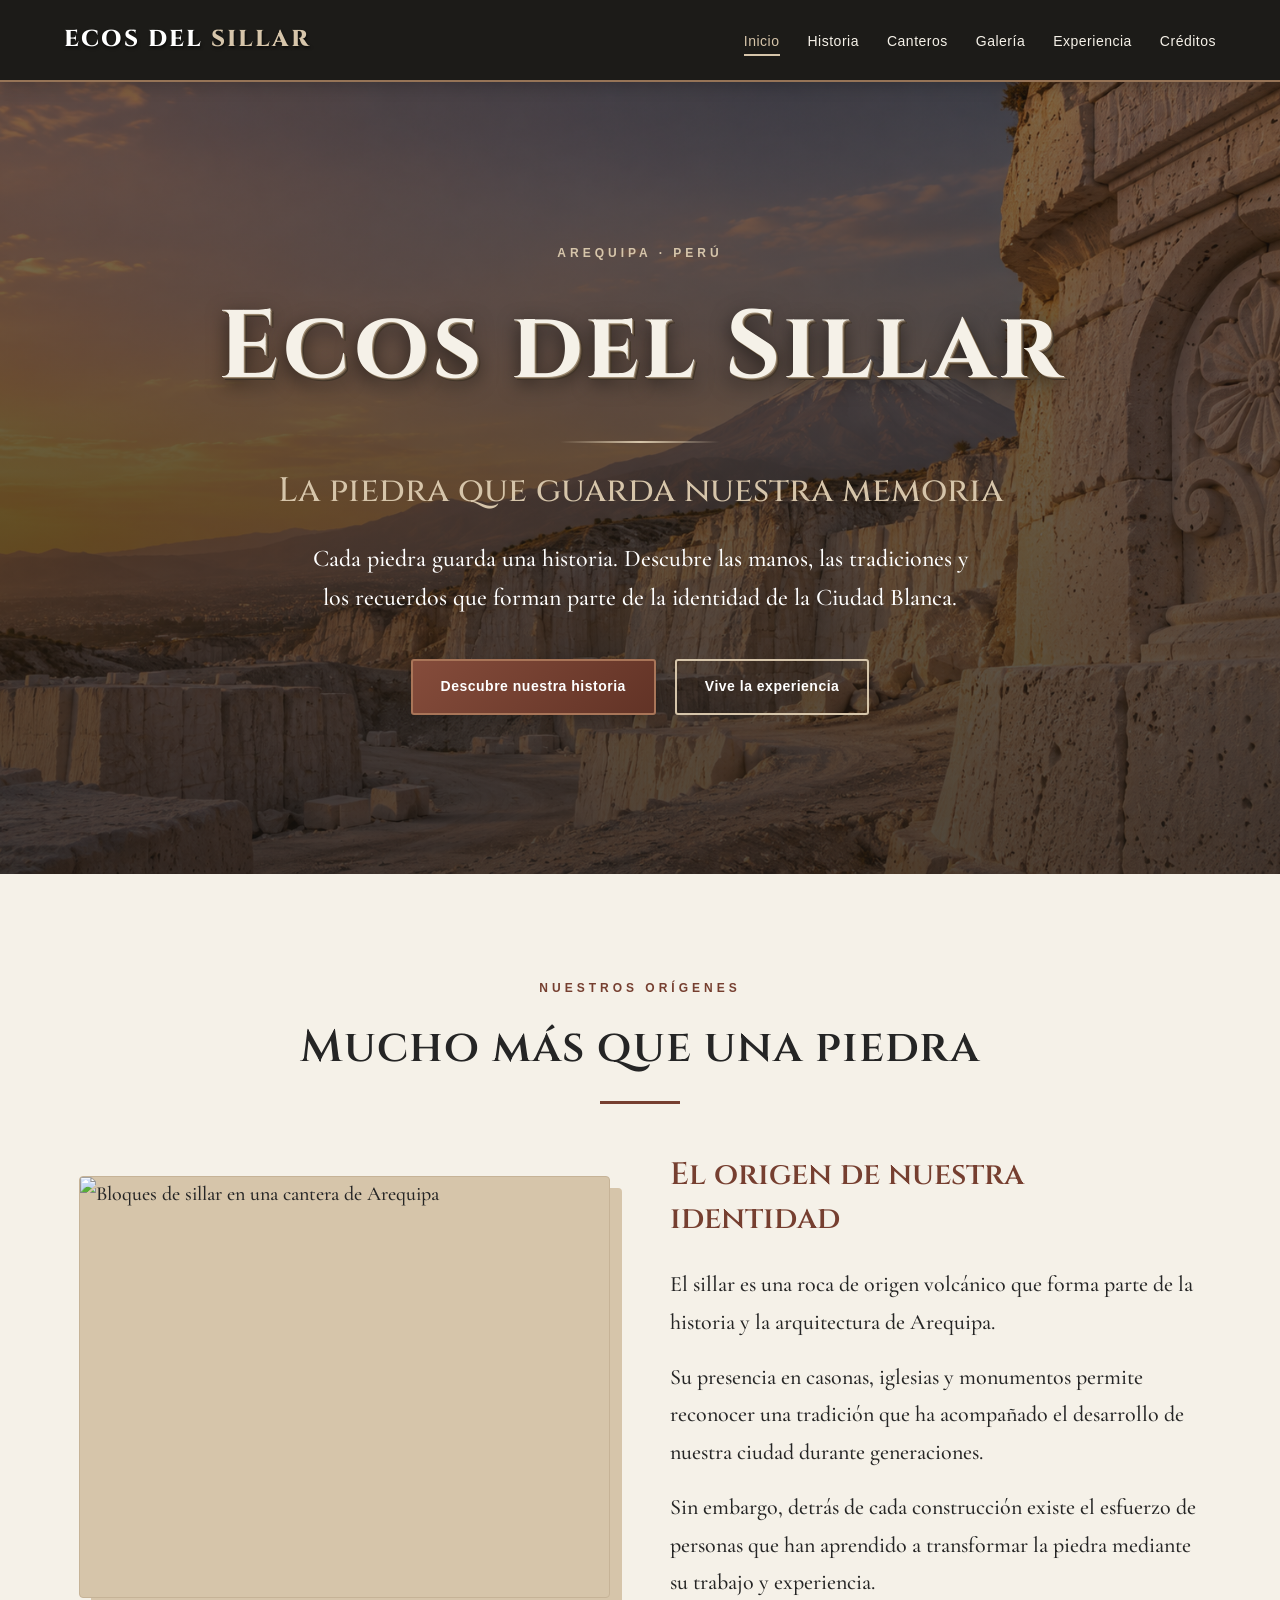
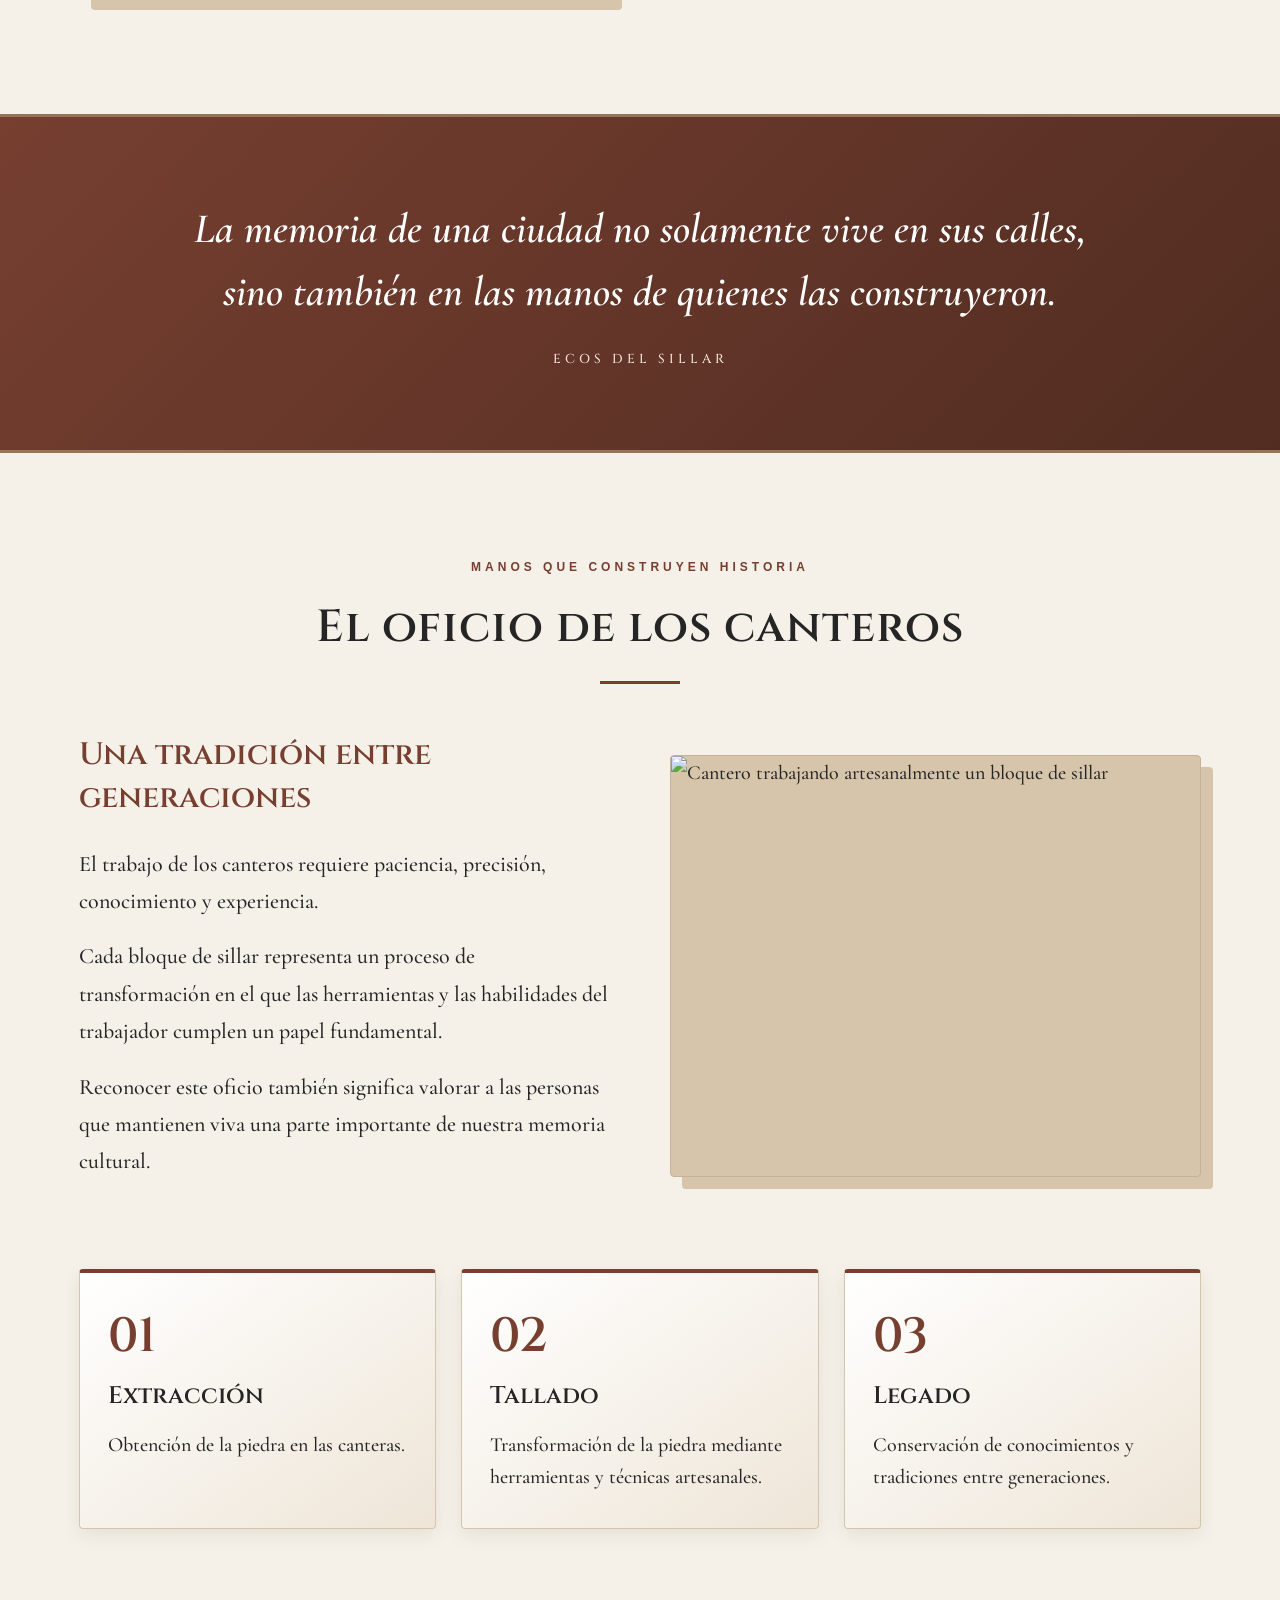
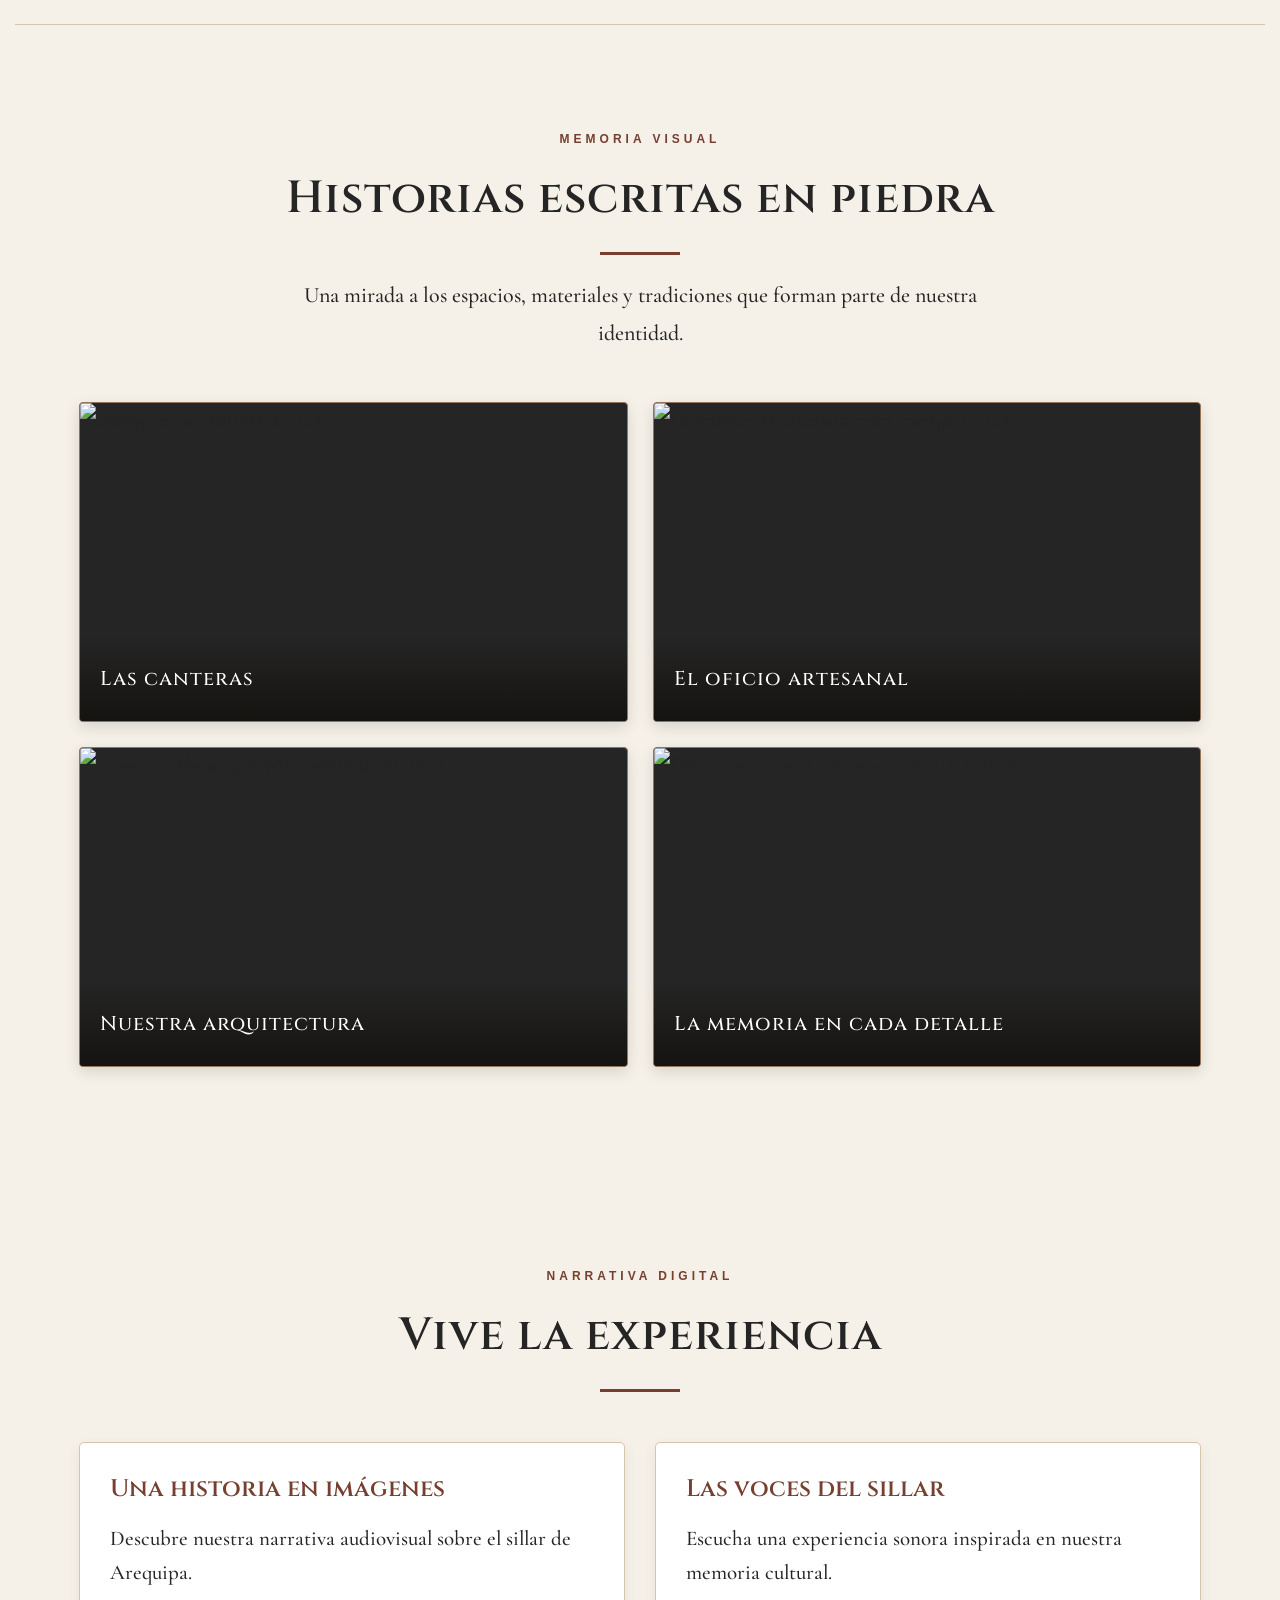
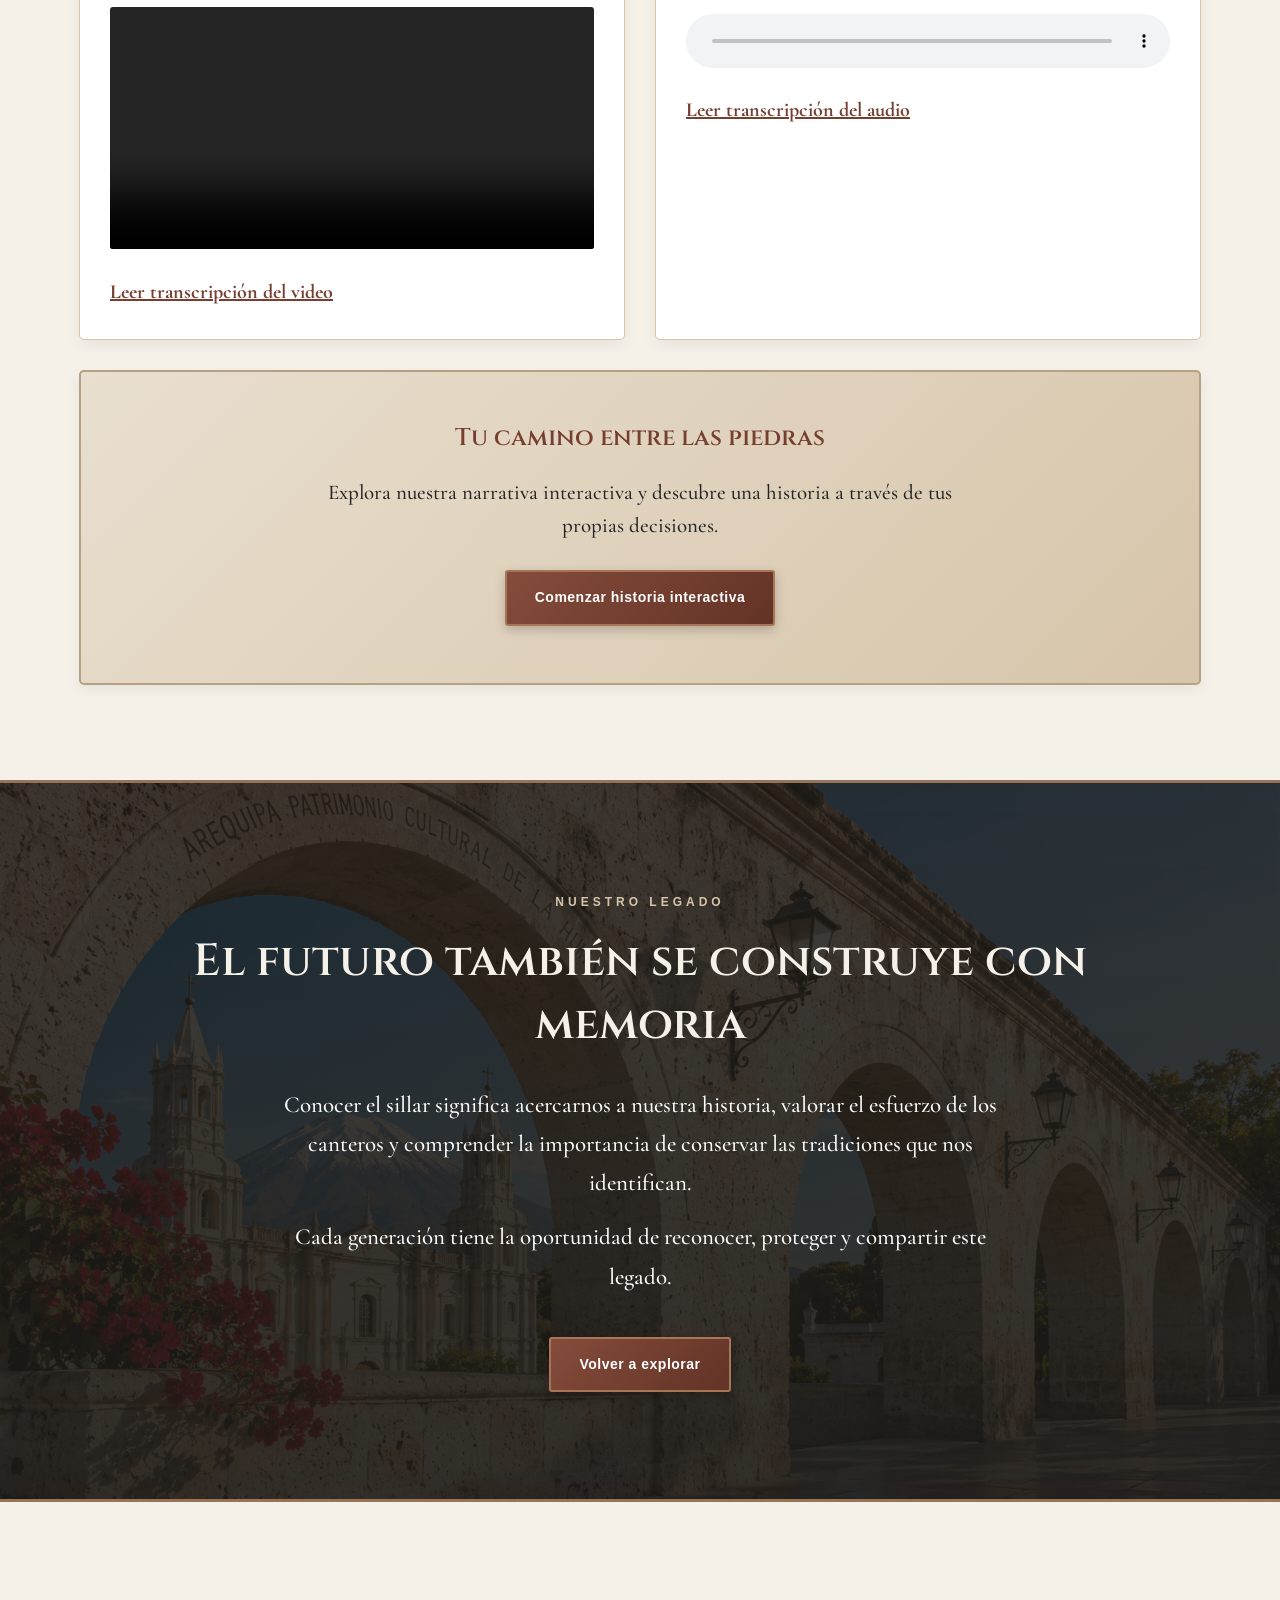
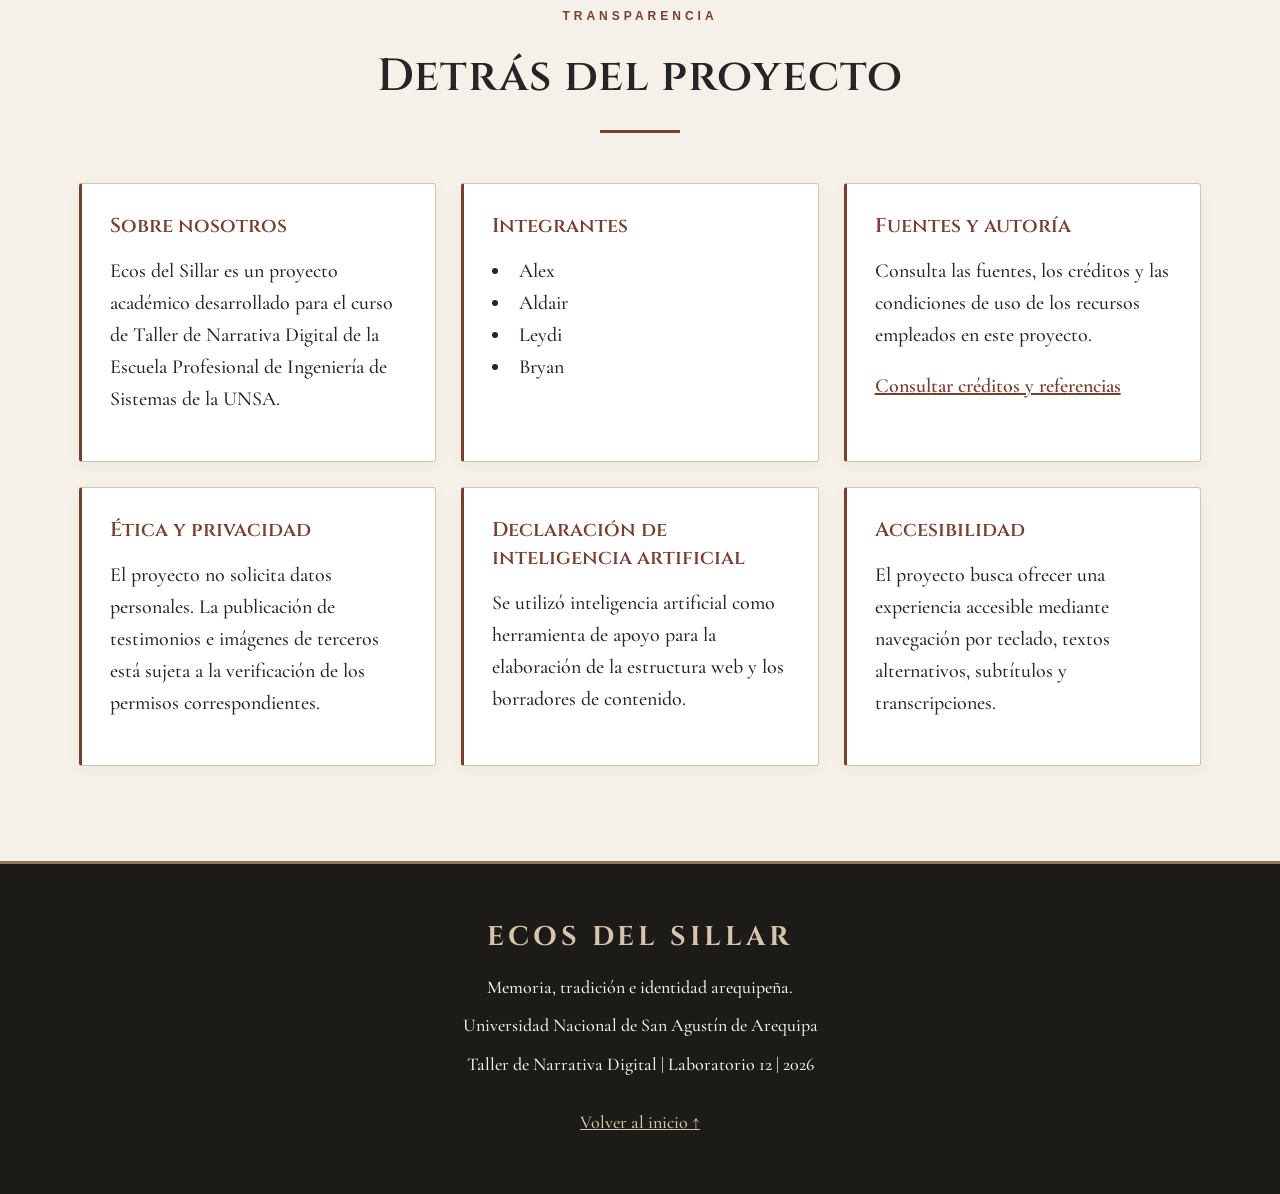
==== index.html @ 390518e9 "feat: implementar diseño y navegación de Ecos del Sillar" ====
<!DOCTYPE html>
<html lang="es">

<head>
    <meta charset="UTF-8">
    <meta name="viewport" content="width=device-width, initial-scale=1.0">

    <meta name="description"
        content="Descubre la historia, tradición e identidad cultural del sillar de Arequipa y el oficio de sus canteros.">

    <title>Ecos del Sillar | Memoria e identidad</title>

    <link rel="stylesheet" href="css/style.css">
    <script src="js/script.js" defer></script>
</head>

<body>

    <!-- Acceso rápido para navegación con teclado -->
    <a class="salto-contenido" href="#contenido">
        Saltar al contenido principal
    </a>

    <!-- Menú de navegación -->
    <header class="encabezado">

        <nav class="navbar" aria-label="Navegación principal">

            <a href="#inicio" class="logo">
                ECOS DEL <span>SILLAR</span>
            </a>

            <button id="boton-menu"
                class="boton-menu"
                aria-label="Abrir menú"
                aria-expanded="false"
                aria-controls="menu"
                hidden>
                ☰
            </button>

            <ul id="menu" class="menu">
                <li><a href="#inicio">Inicio</a></li>
                <li><a href="#historia">Historia</a></li>
                <li><a href="#canteros">Canteros</a></li>
                <li><a href="#galeria">Galería</a></li>
                <li><a href="#experiencia">Experiencia</a></li>
                <li><a href="#creditos">Créditos</a></li>
            </ul>

        </nav>

    </header>

    <main id="contenido">

        <!-- Portada principal -->
        <section id="inicio" class="hero">

            <div class="hero-contenido">

                <span class="etiqueta">
                    AREQUIPA · PERÚ
                </span>

                <h1>
                    Ecos del Sillar
                </h1>

                <h2>
                    La piedra que guarda nuestra memoria
                </h2>

                <p>
                    Cada piedra guarda una historia.
                    Descubre las manos, las tradiciones y
                    los recuerdos que forman parte de
                    la identidad de la Ciudad Blanca.
                </p>

                <a href="#historia" class="boton-principal">
                    Descubre nuestra historia
                </a>

                <a href="#experiencia" class="boton-secundario">
                    Vive la experiencia
                </a>

            </div>

        </section>

        <!-- Historia del sillar -->
        <section id="historia" class="seccion">

            <div class="titulo-seccion">
                <span class="etiqueta">NUESTROS ORÍGENES</span>
                <h2>Mucho más que una piedra</h2>
            </div>

            <div class="contenido-doble">

                <div class="contenido-imagen">
                    <img src="img/historia.jpg"
                        alt="Bloques de sillar en una cantera de Arequipa"
                        loading="lazy">
                </div>

                <div class="contenido-texto">

                    <h3>El origen de nuestra identidad</h3>

                    <p>
                        El sillar es una roca de origen volcánico
                        que forma parte de la historia y la
                        arquitectura de Arequipa.
                    </p>

                    <p>
                        Su presencia en casonas, iglesias y
                        monumentos permite reconocer una
                        tradición que ha acompañado el desarrollo
                        de nuestra ciudad durante generaciones.
                    </p>

                    <p>
                        Sin embargo, detrás de cada construcción
                        existe el esfuerzo de personas que han
                        aprendido a transformar la piedra
                        mediante su trabajo y experiencia.
                    </p>

                </div>

            </div>

        </section>

        <!-- Frase narrativa -->
        <section class="frase-destacada">

            <blockquote>
                La memoria de una ciudad no solamente
                vive en sus calles, sino también en las
                manos de quienes las construyeron.
            </blockquote>

            <p>Ecos del Sillar</p>

        </section>

        <!-- Oficio de los canteros -->
        <section id="canteros" class="seccion">

            <div class="titulo-seccion">
                <span class="etiqueta">MANOS QUE CONSTRUYEN HISTORIA</span>
                <h2>El oficio de los canteros</h2>
            </div>

            <div class="contenido-doble">

                <div class="contenido-texto">

                    <h3>Una tradición entre generaciones</h3>

                    <p>
                        El trabajo de los canteros requiere
                        paciencia, precisión, conocimiento
                        y experiencia.
                    </p>

                    <p>
                        Cada bloque de sillar representa un
                        proceso de transformación en el que
                        las herramientas y las habilidades
                        del trabajador cumplen un papel
                        fundamental.
                    </p>

                    <p>
                        Reconocer este oficio también significa
                        valorar a las personas que mantienen
                        viva una parte importante de nuestra
                        memoria cultural.
                    </p>

                </div>

                <div class="contenido-imagen">
                    <img src="img/cantero.jpg"
                        alt="Cantero trabajando artesanalmente un bloque de sillar"
                        loading="lazy">
                </div>

            </div>

            <div class="tarjetas">

                <article class="tarjeta">
                    <span class="numero">01</span>
                    <h3>Extracción</h3>
                    <p>
                        Obtención de la piedra en las canteras.
                    </p>
                </article>

                <article class="tarjeta">
                    <span class="numero">02</span>
                    <h3>Tallado</h3>
                    <p>
                        Transformación de la piedra mediante
                        herramientas y técnicas artesanales.
                    </p>
                </article>

                <article class="tarjeta">
                    <span class="numero">03</span>
                    <h3>Legado</h3>
                    <p>
                        Conservación de conocimientos y
                        tradiciones entre generaciones.
                    </p>
                </article>

            </div>

        </section>

        <!-- Galería fotográfica -->
        <section id="galeria" class="seccion galeria">

            <div class="titulo-seccion">
                <span class="etiqueta">MEMORIA VISUAL</span>
                <h2>Historias escritas en piedra</h2>

                <p>
                    Una mirada a los espacios, materiales
                    y tradiciones que forman parte de
                    nuestra identidad.
                </p>
            </div>

            <div class="galeria-grid">

                <figure>
                    <img src="img/cantera.jpg"
                        alt="Paisaje de las canteras de sillar"
                        loading="lazy">
                    <figcaption>Las canteras</figcaption>
                </figure>

                <figure>
                    <img src="img/herramientas.jpg"
                        alt="Herramientas utilizadas para trabajar el sillar"
                        loading="lazy">
                    <figcaption>El oficio artesanal</figcaption>
                </figure>

                <figure>
                    <img src="img/arquitectura.jpg"
                        alt="Construcción arequipeña elaborada con sillar"
                        loading="lazy">
                    <figcaption>Nuestra arquitectura</figcaption>
                </figure>

                <figure>
                    <img src="img/detalle.jpg"
                        alt="Detalle de la superficie de una piedra de sillar"
                        loading="lazy">
                    <figcaption>La memoria en cada detalle</figcaption>
                </figure>

            </div>

        </section>

        <!-- Experiencia multimedia -->
        <section id="experiencia" class="seccion">

            <div class="titulo-seccion">
                <span class="etiqueta">NARRATIVA DIGITAL</span>
                <h2>Vive la experiencia</h2>
            </div>

            <div class="experiencias">

                <!-- Video -->
                <article class="experiencia">

                    <h3>Una historia en imágenes</h3>

                    <p>
                        Descubre nuestra narrativa audiovisual
                        sobre el sillar de Arequipa.
                    </p>

                    <video controls preload="none"
                        poster="img/cantera.jpg">

                        <source src="video/documental.mp4"
                            type="video/mp4">

                        <track src="video/subtitulos.vtt"
                            kind="captions"
                            srclang="es"
                            label="Español"
                            default>

                        Tu navegador no admite videos.

                    </video>

                    <a href="documentos/transcripcion-video.txt">
                        Leer transcripción del video
                    </a>

                </article>

                <!-- Audio -->
                <article class="experiencia">

                    <h3>Las voces del sillar</h3>

                    <p>
                        Escucha una experiencia sonora
                        inspirada en nuestra memoria cultural.
                    </p>

                    <audio controls preload="none">

                        <source src="audio/narracion.mp3"
                            type="audio/mpeg">

                        Tu navegador no admite audios.

                    </audio>

                    <a href="documentos/transcripcion-audio.txt">
                        Leer transcripción del audio
                    </a>

                </article>

                <!-- Narrativa interactiva -->
                <article class="experiencia interactiva">

                    <h3>Tu camino entre las piedras</h3>

                    <p>
                        Explora nuestra narrativa interactiva
                        y descubre una historia a través
                        de tus propias decisiones.
                    </p>

                    <a href="twine/historia.html"
                        class="boton-principal">
                        Comenzar historia interactiva
                    </a>

                </article>

            </div>

        </section>

        <!-- Reflexión final -->
        <section id="reflexion" class="reflexion">

            <span class="etiqueta">NUESTRO LEGADO</span>

            <h2>El futuro también se construye con memoria</h2>

            <p>
                Conocer el sillar significa acercarnos a nuestra
                historia, valorar el esfuerzo de los canteros
                y comprender la importancia de conservar
                las tradiciones que nos identifican.
            </p>

            <p>
                Cada generación tiene la oportunidad de
                reconocer, proteger y compartir este legado.
            </p>

            <a href="#inicio" class="boton-principal">
                Volver a explorar
            </a>

        </section>

        <!-- Créditos y transparencia -->
        <section id="creditos" class="seccion">

            <div class="titulo-seccion">
                <span class="etiqueta">TRANSPARENCIA</span>
                <h2>Detrás del proyecto</h2>
            </div>

            <div class="creditos-contenido">

                <article>
                    <h3>Sobre nosotros</h3>

                    <p>
                        Ecos del Sillar es un proyecto académico
                        desarrollado para el curso de Taller de
                        Narrativa Digital de la Escuela Profesional
                        de Ingeniería de Sistemas de la UNSA.
                    </p>
                </article>

                <article>
                    <h3>Integrantes</h3>

                    <ul>
                        <li>Alex</li>
                        <li>Aldair</li>
                        <li>Leydi</li>
                        <li>Bryan</li>
                    </ul>
                </article>

                <article>
                    <h3>Fuentes y autoría</h3>

                    <p>
                        Consulta las fuentes, los créditos y
                        las condiciones de uso de los recursos
                        empleados en este proyecto.
                    </p>

                    <a href="documentos/creditos.html">
                        Consultar créditos y referencias
                    </a>
                </article>

                <article>
                    <h3>Ética y privacidad</h3>

                    <p>
                        El proyecto no solicita datos personales.
                        La publicación de testimonios e imágenes
                        de terceros está sujeta a la verificación
                        de los permisos correspondientes.
                    </p>
                </article>

                <article>
                    <h3>Declaración de inteligencia artificial</h3>

                    <p>
                        Se utilizó inteligencia artificial como
                        herramienta de apoyo para la elaboración
                        de la estructura web y los borradores
                        de contenido.
                    </p>
                </article>

                <article>
                    <h3>Accesibilidad</h3>

                    <p>
                        El proyecto busca ofrecer una experiencia
                        accesible mediante navegación por teclado,
                        textos alternativos, subtítulos y
                        transcripciones.
                    </p>
                </article>

            </div>

        </section>

    </main>

    <!-- Pie de página -->
    <footer class="footer">

        <h2>ECOS DEL SILLAR</h2>

        <p>Memoria, tradición e identidad arequipeña.</p>

        <p>
            Universidad Nacional de San Agustín de Arequipa
        </p>

        <p>
            Taller de Narrativa Digital | Laboratorio 12 | 2026
        </p>

        <a href="#inicio">Volver al inicio ↑</a>

    </footer>

</body>

</html>
---- css/style.css ----
/* 1. Importación de tipografías */

@import url('https://fonts.googleapis.com/css2?family=Cinzel:wght@400;500;600;700;800&family=Cormorant+Garamond:wght@400;500;600;700&display=swap');


/* 2. Variables de colores y tipografías */

:root {
    --sillar: #f5f1e8;
    --arena: #d6c5aa;
    --tierra: #967457;
    --terracota: #763f30;
    --carbon: #252525;
    --blanco: #ffffff;
    --oscuro: #1c1b18;

    --fuente-titulos: 'Cinzel', Georgia, serif;
    --fuente-textos: 'Cormorant Garamond', Georgia, serif;
    --fuente-menu: Arial, Helvetica, sans-serif;
}


/* 3. Configuración general */

* {
    margin: 0;
    padding: 0;
    box-sizing: border-box;
}

html {
    scroll-behavior: smooth;
    scroll-padding-top: 100px;
}

body {
    background-color: var(--sillar);
    color: var(--carbon);
    font-family: var(--fuente-textos);
    font-size: 20px;
    font-weight: 500;
    line-height: 1.7;
}

h1, h2, h3 {
    font-family: var(--fuente-titulos);
    line-height: 1.4;
}

p {
    margin-bottom: 18px;
}

a {
    color: var(--terracota);
}

img {
    display: block;
    width: 100%;
}

button {
    font: inherit;
    cursor: pointer;
}

::selection {
    background-color: var(--terracota);
    color: var(--blanco);
}


/* 4. Accesibilidad */

.salto-contenido {
    position: absolute;
    top: -100px;
    left: 15px;
    padding: 12px 20px;
    background-color: var(--carbon);
    color: var(--blanco);
    font-family: var(--fuente-menu);
    font-size: 16px;
    z-index: 2000;
}

.salto-contenido:focus {
    top: 10px;
}

a:focus-visible,
button:focus-visible,
video:focus-visible,
audio:focus-visible {
    outline: 3px solid #b06a28;
    outline-offset: 5px;
}

[hidden] {
    display: none !important;
}


/* 5. Encabezado y navegación */

.encabezado {
    position: sticky;
    top: 0;
    z-index: 1000;
    background-color: var(--oscuro);
    border-bottom: 2px solid var(--tierra);
    box-shadow: 0 4px 15px rgba(0, 0, 0, 0.2);
}

.navbar {
    max-width: 1300px;
    min-height: 80px;
    margin: auto;
    padding: 15px 5%;

    display: flex;
    align-items: center;
    justify-content: space-between;
    gap: 30px;
}

.logo {
    color: var(--blanco);
    font-family: var(--fuente-titulos);
    font-size: 23px;
    font-weight: 800;
    letter-spacing: 2px;
    text-decoration: none;

    text-shadow: 1px 2px 3px rgba(0, 0, 0, 0.6);
}

.logo span {
    color: var(--arena);
}

.menu {
    display: flex;
    align-items: center;
    gap: 28px;
    list-style: none;
}

.menu a {
    color: var(--sillar);
    font-family: var(--fuente-menu);
    text-decoration: none;
    font-size: 14px;
    letter-spacing: 0.5px;
    position: relative;
    transition: color 0.3s;
}

.menu a::after {
    content: "";
    position: absolute;
    left: 0;
    bottom: -7px;
    width: 0;
    height: 2px;
    background-color: var(--arena);
    transition: width 0.3s;
}

.menu a:hover {
    color: var(--arena);
}

.menu a:hover::after,
.menu a:focus-visible::after {
    width: 100%;
}

.boton-menu {
    display: none;
    background: transparent;
    color: var(--blanco);
    border: 1px solid var(--arena);
    border-radius: 4px;
    padding: 5px 14px;
    font-size: 25px;
}


/* 6. Portada principal */

.hero {
    min-height: 88vh;
    padding: 90px 6%;

    background:
        linear-gradient(
            rgba(20, 18, 15, 0.55),
            rgba(20, 18, 15, 0.75)
        ),
        url("../img/portada.png");

    background-color: #40372e;
    background-size: cover;
    background-position: center;

    display: flex;
    justify-content: center;
    align-items: center;

    text-align: center;
    color: var(--blanco);
}

.hero-contenido {
    max-width: 1000px;
}

.etiqueta {
    display: inline-block;
    color: var(--terracota);
    font-family: var(--fuente-menu);
    font-size: 12px;
    font-weight: bold;
    letter-spacing: 4px;
    margin-bottom: 18px;
    text-transform: uppercase;
}

.hero .etiqueta {
    color: var(--arena);
}


/* Título con efecto de piedra tallada */

.hero h1 {
    font-family: var(--fuente-titulos);
    font-size: clamp(38px, 7.5vw, 105px);
    font-weight: 700;
    letter-spacing: 3px;
    margin-bottom: 15px;
    color: var(--sillar);

    text-shadow:
        1px 1px 0 #9e8c73,
        2px 2px 0 #62513e,
        3px 3px 0 #403428,
        0 6px 20px rgba(0, 0, 0, 0.6);
}


/* Ornamento debajo del título */

.hero h1::after {
    content: "";
    display: block;
    width: 160px;
    height: 2px;
    margin: 25px auto;
    background: linear-gradient(
        to right,
        transparent,
        var(--arena),
        transparent
    );
}

.hero h2 {
    font-size: clamp(20px, 3vw, 34px);
    font-weight: 500;
    color: var(--arena);
    margin-bottom: 25px;
}

.hero p {
    max-width: 680px;
    margin: 0 auto 35px;
    font-family: var(--fuente-textos);
    font-size: 24px;
    font-weight: 500;
    line-height: 1.6;
}


/* 7. Botones */

.boton-principal,
.boton-secundario {
    display: inline-block;
    padding: 14px 28px;
    margin: 7px;

    font-family: var(--fuente-menu);
    text-decoration: none;
    font-size: 14px;
    font-weight: bold;
    letter-spacing: 0.5px;

    border: 2px solid transparent;
    border-radius: 3px;

    transition:
        background-color 0.3s,
        transform 0.3s,
        box-shadow 0.3s;
}

.boton-principal {
    background: linear-gradient(
        135deg,
        #854c3b,
        #623326
    );

    color: var(--blanco);
    border-color: #a97558;

    box-shadow: 0 4px 12px rgba(0, 0, 0, 0.2);
}

.boton-principal:hover {
    background: #542b20;
    transform: translateY(-3px);
    box-shadow: 0 7px 15px rgba(0, 0, 0, 0.3);
}

.boton-secundario {
    background-color: transparent;
    border-color: var(--arena);
    color: var(--blanco);
}

.boton-secundario:hover {
    background-color: var(--arena);
    color: var(--carbon);
    transform: translateY(-3px);
}


/* 8. Secciones generales */

.seccion {
    max-width: 1250px;
    margin: auto;
    padding: 95px 5%;
}

.titulo-seccion {
    text-align: center;
    margin-bottom: 50px;
}

.titulo-seccion h2 {
    font-size: clamp(28px, 4vw, 45px);
    font-weight: 600;
    letter-spacing: 1px;
    color: var(--carbon);
}

.titulo-seccion h2::after {
    content: "";
    display: block;
    width: 80px;
    height: 3px;
    margin: 22px auto;
    background-color: var(--terracota);
}

.titulo-seccion p {
    max-width: 700px;
    margin: 15px auto;
    font-size: 22px;
}


/* 9. Historia y canteros */

.contenido-doble {
    display: grid;
    grid-template-columns: 1fr 1fr;
    align-items: center;
    gap: 60px;
}

.contenido-imagen {
    background-color: var(--arena);
    border: 1px solid #c6b397;
    border-radius: 4px;
    overflow: hidden;
    box-shadow: 12px 12px 0 var(--arena);
}

.contenido-imagen img {
    height: 420px;
    object-fit: cover;
    transition: transform 0.5s;
}

.contenido-imagen:hover img {
    transform: scale(1.035);
}

.contenido-texto h3 {
    font-size: clamp(24px, 3vw, 31px);
    color: var(--terracota);
    font-weight: 600;
    margin-bottom: 25px;
}

.contenido-texto p {
    font-family: var(--fuente-textos);
    font-size: 22px;
    font-weight: 500;
    line-height: 1.7;
}


/* 10. Frase destacada */

.frase-destacada {
    background: linear-gradient(
        135deg,
        #763f30,
        #512c21
    );

    color: var(--blanco);
    padding: 80px 10%;
    text-align: center;
    border-top: 3px solid var(--tierra);
    border-bottom: 3px solid var(--tierra);
}

.frase-destacada blockquote {
    max-width: 900px;
    margin: auto;

    font-family: var(--fuente-textos);
    font-size: clamp(28px, 4vw, 42px);
    font-weight: 600;
    font-style: italic;
    line-height: 1.5;
}

.frase-destacada p {
    margin-top: 25px;
    margin-bottom: 0;
    color: #f3e6d3;

    font-family: var(--fuente-titulos);
    text-transform: uppercase;
    letter-spacing: 4px;
    font-size: 13px;
}


/* 11. Tarjetas del proceso artesanal */

.tarjetas {
    display: grid;
    grid-template-columns: repeat(3, 1fr);
    gap: 25px;
    margin-top: 70px;
}

.tarjeta {
    position: relative;
    padding: 35px 28px;

    background: linear-gradient(
        145deg,
        #ffffff,
        #eee5d7
    );

    border: 1px solid var(--arena);
    border-top: 4px solid var(--terracota);
    border-radius: 4px;

    box-shadow: 0 6px 20px rgba(0, 0, 0, 0.07);
    transition: transform 0.3s, box-shadow 0.3s;
}

.tarjeta:hover {
    transform: translateY(-6px);
    box-shadow: 0 10px 25px rgba(0, 0, 0, 0.12);
}

.numero {
    display: block;
    font-family: var(--fuente-titulos);
    font-size: 48px;
    font-weight: 600;
    color: var(--terracota);
    line-height: 1.2;
    margin-bottom: 15px;
}

.tarjeta h3 {
    font-size: 24px;
    font-weight: 600;
    margin-bottom: 15px;
}

.tarjeta p {
    margin-bottom: 0;
    font-size: 20px;
    line-height: 1.6;
}


/* 12. Galería fotográfica */

.galeria {
    border-top: 1px solid var(--arena);
}

.galeria-grid {
    display: grid;
    grid-template-columns: repeat(2, 1fr);
    gap: 25px;
}

.galeria-grid figure {
    position: relative;
    height: 320px;
    background-color: var(--carbon);
    overflow: hidden;
    border: 1px solid var(--tierra);
    border-radius: 4px;
    box-shadow: 0 5px 15px rgba(0, 0, 0, 0.12);
}

.galeria-grid img {
    height: 100%;
    object-fit: cover;
    transition: transform 0.6s;
}

.galeria-grid figure:hover img {
    transform: scale(1.07);
}

.galeria-grid figcaption {
    position: absolute;
    bottom: 0;
    left: 0;
    width: 100%;
    padding: 25px 20px;

    background: linear-gradient(
        transparent,
        rgba(20, 18, 15, 0.95)
    );

    color: var(--blanco);
    font-family: var(--fuente-titulos);
    font-size: 20px;
    font-weight: 500;
    letter-spacing: 1px;
}


/* 13. Experiencia multimedia */

.experiencias {
    display: grid;
    grid-template-columns: repeat(2, 1fr);
    gap: 30px;
}

.experiencia {
    min-width: 0;
    background-color: var(--blanco);
    padding: 30px;
    border: 1px solid var(--arena);
    border-radius: 5px;
    box-shadow: 0 5px 15px rgba(0, 0, 0, 0.06);
}

.experiencia h3 {
    font-size: 24px;
    font-weight: 600;
    color: var(--terracota);
    margin-bottom: 15px;
}

.experiencia p {
    font-size: 21px;
    line-height: 1.6;
}

.experiencia video {
    width: 100%;
    border-radius: 3px;
    margin-bottom: 15px;
    background-color: var(--carbon);
}

.experiencia audio {
    display: block;
    width: 100%;
    margin: 25px 0;
}

.experiencia a {
    font-weight: bold;
    overflow-wrap: anywhere;
}

.interactiva {
    grid-column: 1 / -1;
    text-align: center;

    background: linear-gradient(
        135deg,
        #e9dfcf,
        #d6c5aa
    );

    border: 2px solid #b7a184;
    padding: 50px 25px;
}

.interactiva p {
    max-width: 650px;
    margin: 20px auto;
}

.interactiva .boton-principal {
    color: var(--blanco);
}


/* 14. Reflexión final */

.reflexion {
    background:
        linear-gradient(
            rgba(28, 27, 24, 0.85),
            rgba(28, 27, 24, 0.90)
        ),
        url("../img/arquitectura.png");

    background-color: var(--carbon);
    background-size: cover;
    background-position: center;

    text-align: center;
    color: var(--blanco);
    padding: 100px 8%;

    border-top: 3px solid var(--tierra);
    border-bottom: 3px solid var(--tierra);
}

.reflexion .etiqueta {
    color: var(--arena);
}

.reflexion h2 {
    max-width: 900px;
    margin: 0 auto 30px;

    font-size: clamp(28px, 4vw, 45px);
    font-weight: 600;
    color: var(--sillar);
}

.reflexion p {
    max-width: 750px;
    margin: 15px auto;
    font-size: 23px;
    line-height: 1.7;
}

.reflexion .boton-principal {
    margin-top: 25px;
}


/* 15. Créditos y transparencia */

.creditos-contenido {
    display: grid;
    grid-template-columns: repeat(3, 1fr);
    gap: 25px;
}

.creditos-contenido article {
    background-color: var(--blanco);
    padding: 28px;
    border: 1px solid var(--arena);
    border-left: 3px solid var(--terracota);
    border-radius: 3px;

    box-shadow: 0 4px 15px rgba(0, 0, 0, 0.04);
}

.creditos-contenido h3 {
    font-size: 20px;
    font-weight: 600;
    color: var(--terracota);
    margin-bottom: 15px;
}

.creditos-contenido ul {
    list-style-position: inside;
}

.creditos-contenido p,
.creditos-contenido li {
    font-size: 20px;
    line-height: 1.6;
}

.creditos-contenido a {
    font-weight: 600;
    overflow-wrap: anywhere;
}


/* 16. Pie de página */

.footer {
    background-color: var(--oscuro);
    color: var(--sillar);
    text-align: center;
    padding: 55px 20px;
    border-top: 3px solid var(--tierra);
}

.footer h2 {
    color: var(--arena);
    font-family: var(--fuente-titulos);
    font-size: 27px;
    font-weight: 700;
    letter-spacing: 4px;
    margin-bottom: 15px;
}

.footer p {
    font-size: 18px;
    margin-bottom: 8px;
}

.footer a {
    display: inline-block;
    margin-top: 20px;
    color: var(--arena);
    font-size: 18px;
}


/* 17. Diseño adaptable para tabletas */

@media (max-width: 1000px) {

    .navbar {
        flex-wrap: wrap;
    }

    .menu {
        gap: 15px;
        flex-wrap: wrap;
    }

    .contenido-doble {
        gap: 35px;
    }

    .contenido-imagen img {
        height: 350px;
    }

    .creditos-contenido {
        grid-template-columns: repeat(2, 1fr);
    }

    .contenido-texto p {
        font-size: 21px;
    }

}


/* 18. Diseño adaptable para celulares */

@media (max-width: 768px) {

    html {
        scroll-padding-top: 90px;
    }

    .navbar {
        min-height: 70px;
        padding: 15px 5%;
        flex-wrap: wrap;
        gap: 15px;
    }

    .logo {
        font-size: 18px;
        letter-spacing: 1px;
    }

    .boton-menu {
        display: block;
    }

    .menu {
        width: 100%;
        flex-direction: column;
        align-items: stretch;
        gap: 0;
    }

    .menu a {
        display: block;
        padding: 12px 5px;
        border-bottom: 1px solid #4c4740;
    }

    .menu a::after {
        display: none;
    }

    .hero {
        min-height: 80vh;
        padding: 65px 6%;
    }

    .hero h1 {
        font-size: clamp(30px, 8vw, 60px);
        letter-spacing: 1px;
    }

    .hero h2 {
        font-size: 22px;
    }

    .hero p {
        font-size: 21px;
    }

    .hero .boton-principal,
    .hero .boton-secundario {
        display: block;
        max-width: 320px;
        margin: 12px auto;
    }

    .seccion {
        padding: 60px 6%;
    }

    .contenido-doble,
    .tarjetas,
    .galeria-grid,
    .experiencias,
    .creditos-contenido {
        grid-template-columns: 1fr;
    }

    .contenido-doble {
        gap: 30px;
    }

    .contenido-imagen img {
        height: 290px;
    }

    .contenido-texto h3 {
        font-size: 24px;
    }

    .contenido-texto p {
        font-size: 20px;
    }

    .tarjetas {
        margin-top: 40px;
    }

    .galeria-grid figure {
        height: 280px;
    }

    .galeria-grid figcaption {
        font-size: 17px;
    }

    .experiencia {
        padding: 22px;
    }

    .interactiva {
        grid-column: auto;
    }

    .frase-destacada,
    .reflexion {
        padding: 60px 6%;
    }

    .reflexion p {
        font-size: 21px;
    }

    .etiqueta {
        letter-spacing: 2px;
    }

    .footer h2 {
        font-size: 22px;
        letter-spacing: 2px;
    }

}


/* 19. Respeto a preferencias de movimiento */

@media (prefers-reduced-motion: reduce) {

    html {
        scroll-behavior: auto;
    }

    *,
    *::before,
    *::after {
        animation: none !important;
        transition: none !important;
    }

    .tarjeta:hover,
    .boton-principal:hover,
    .boton-secundario:hover,
    .contenido-imagen:hover img,
    .galeria-grid figure:hover img {
        transform: none;
    }

}

/* 20. Enlace activo del menú */

.menu a.activo {
    color: var(--arena);
}

.menu a.activo::after {
    width: 100%;
}


/* 21. Animaciones de aparición */

.animar {
    animation: none;
}

.animar.visible {
    animation: aparecer 0.8s ease-out;
}

@keyframes aparecer {

    from {
        opacity: 0.4;
        transform: translateY(18px);
    }

    to {
        opacity: 1;
        transform: translateY(0);
    }

}


/* 22. Botón flotante para subir */

.boton-subir {
    position: fixed;
    right: 25px;
    bottom: 25px;

    width: 52px;
    height: 52px;

    background: linear-gradient(
        145deg,
        #967457,
        #623326
    );

    color: #ffffff;

    border: 1px solid var(--arena);
    border-radius: 50%;

    font-family: Arial, sans-serif;
    font-size: 26px;
    font-weight: bold;

    box-shadow: 0 5px 20px rgba(0, 0, 0, 0.3);

    cursor: pointer;
    z-index: 900;

    transition:
        transform 0.3s,
        background-color 0.3s;
}

.boton-subir:hover {
    transform: translateY(-5px);
    background: var(--terracota);
}


/* 23. Ajustes para dispositivos móviles */

@media (max-width: 768px) {

    .boton-subir {
        width: 45px;
        height: 45px;
        right: 15px;
        bottom: 15px;
    }

    .menu a.activo {
        border-left: 3px solid var(--arena);
        padding-left: 15px;
    }

}


/* 24. Accesibilidad de las animaciones */

@media (prefers-reduced-motion: reduce) {

    .animar.visible {
        animation: none;
    }

    .boton-subir:hover {
        transform: none;
    }

}
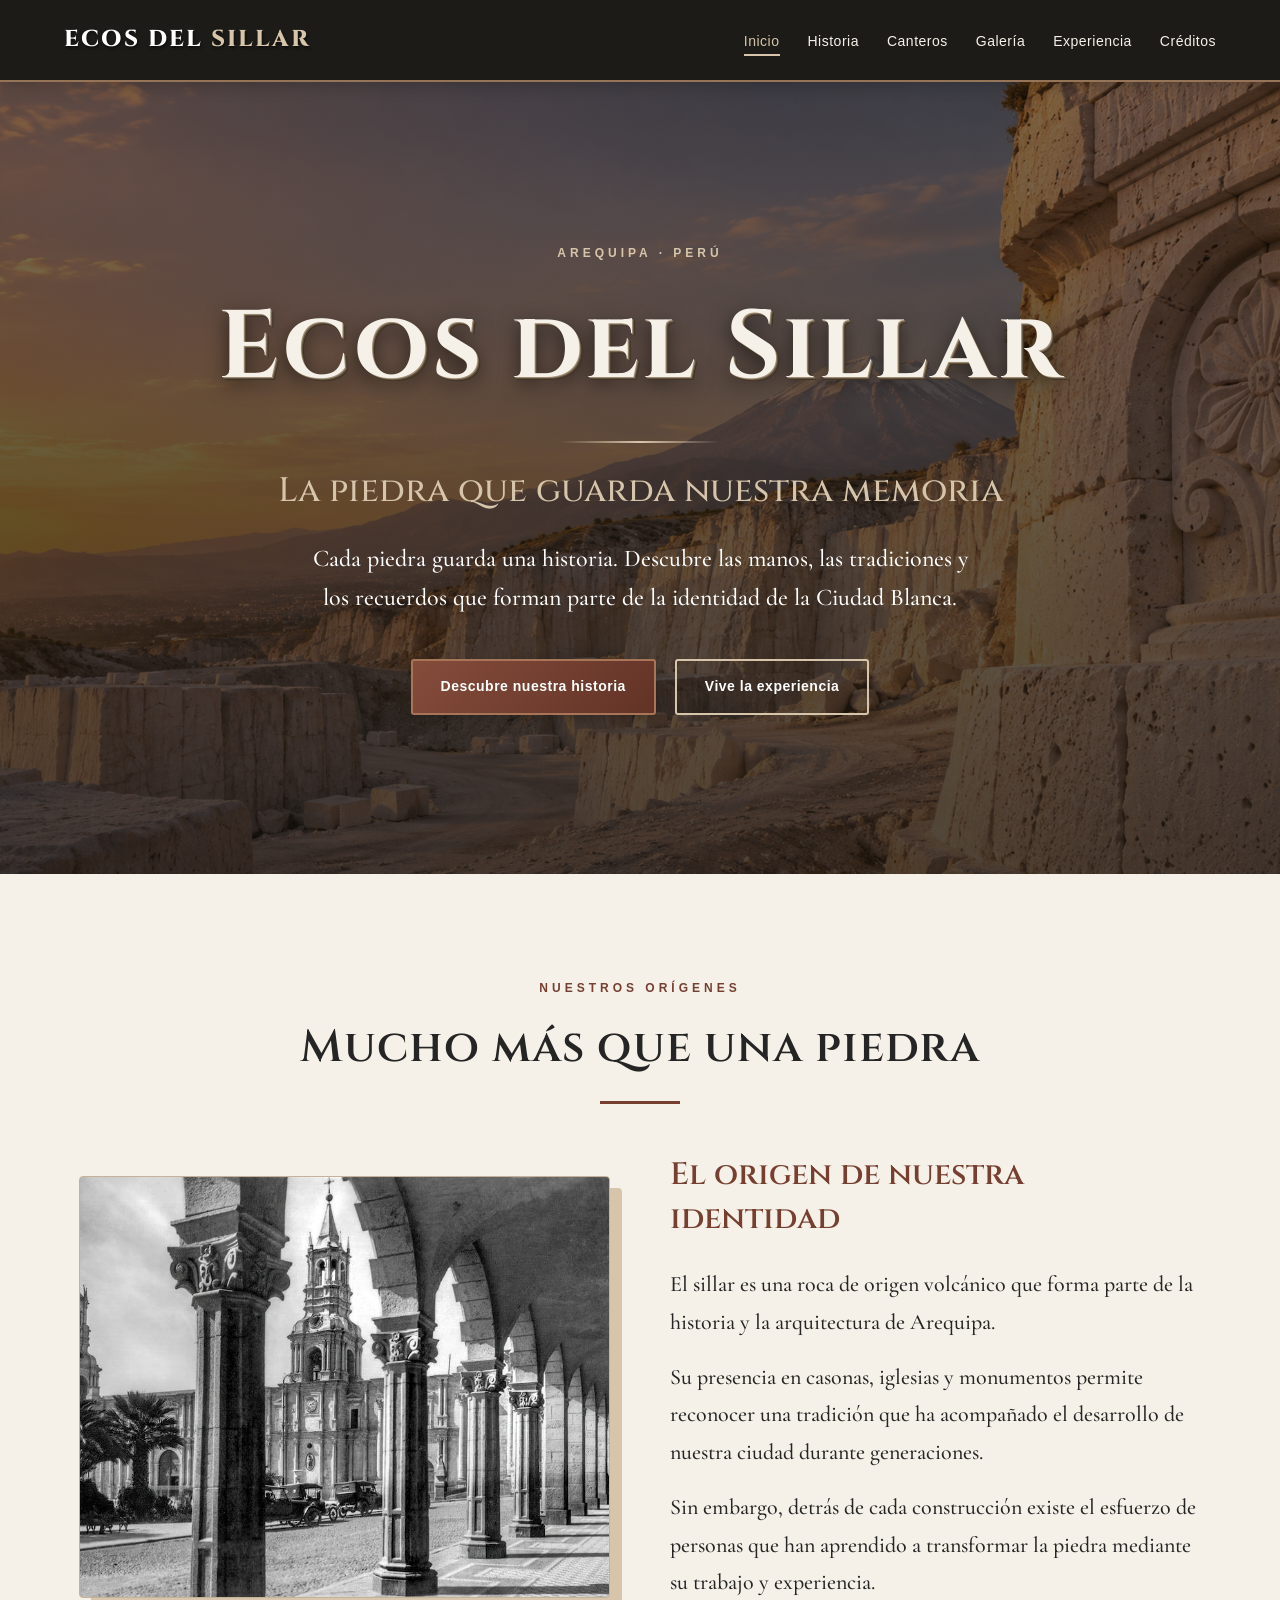
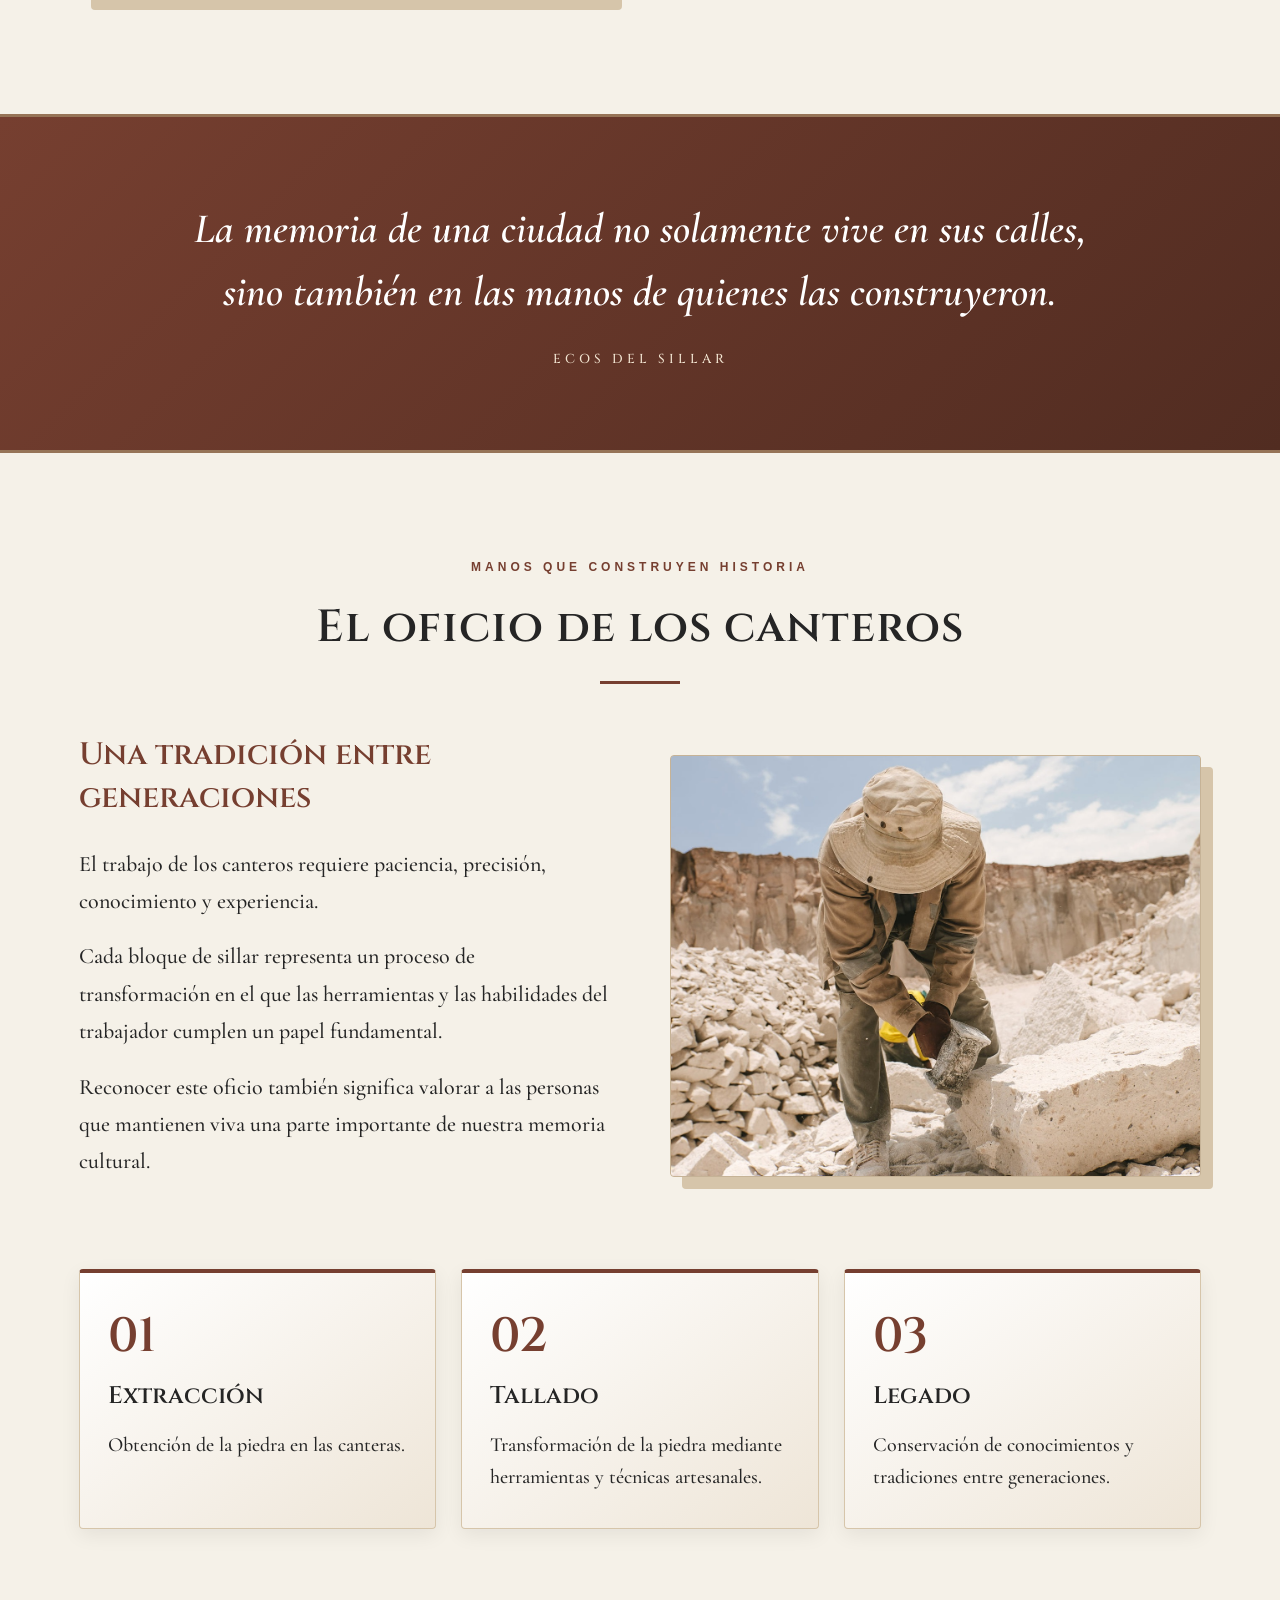
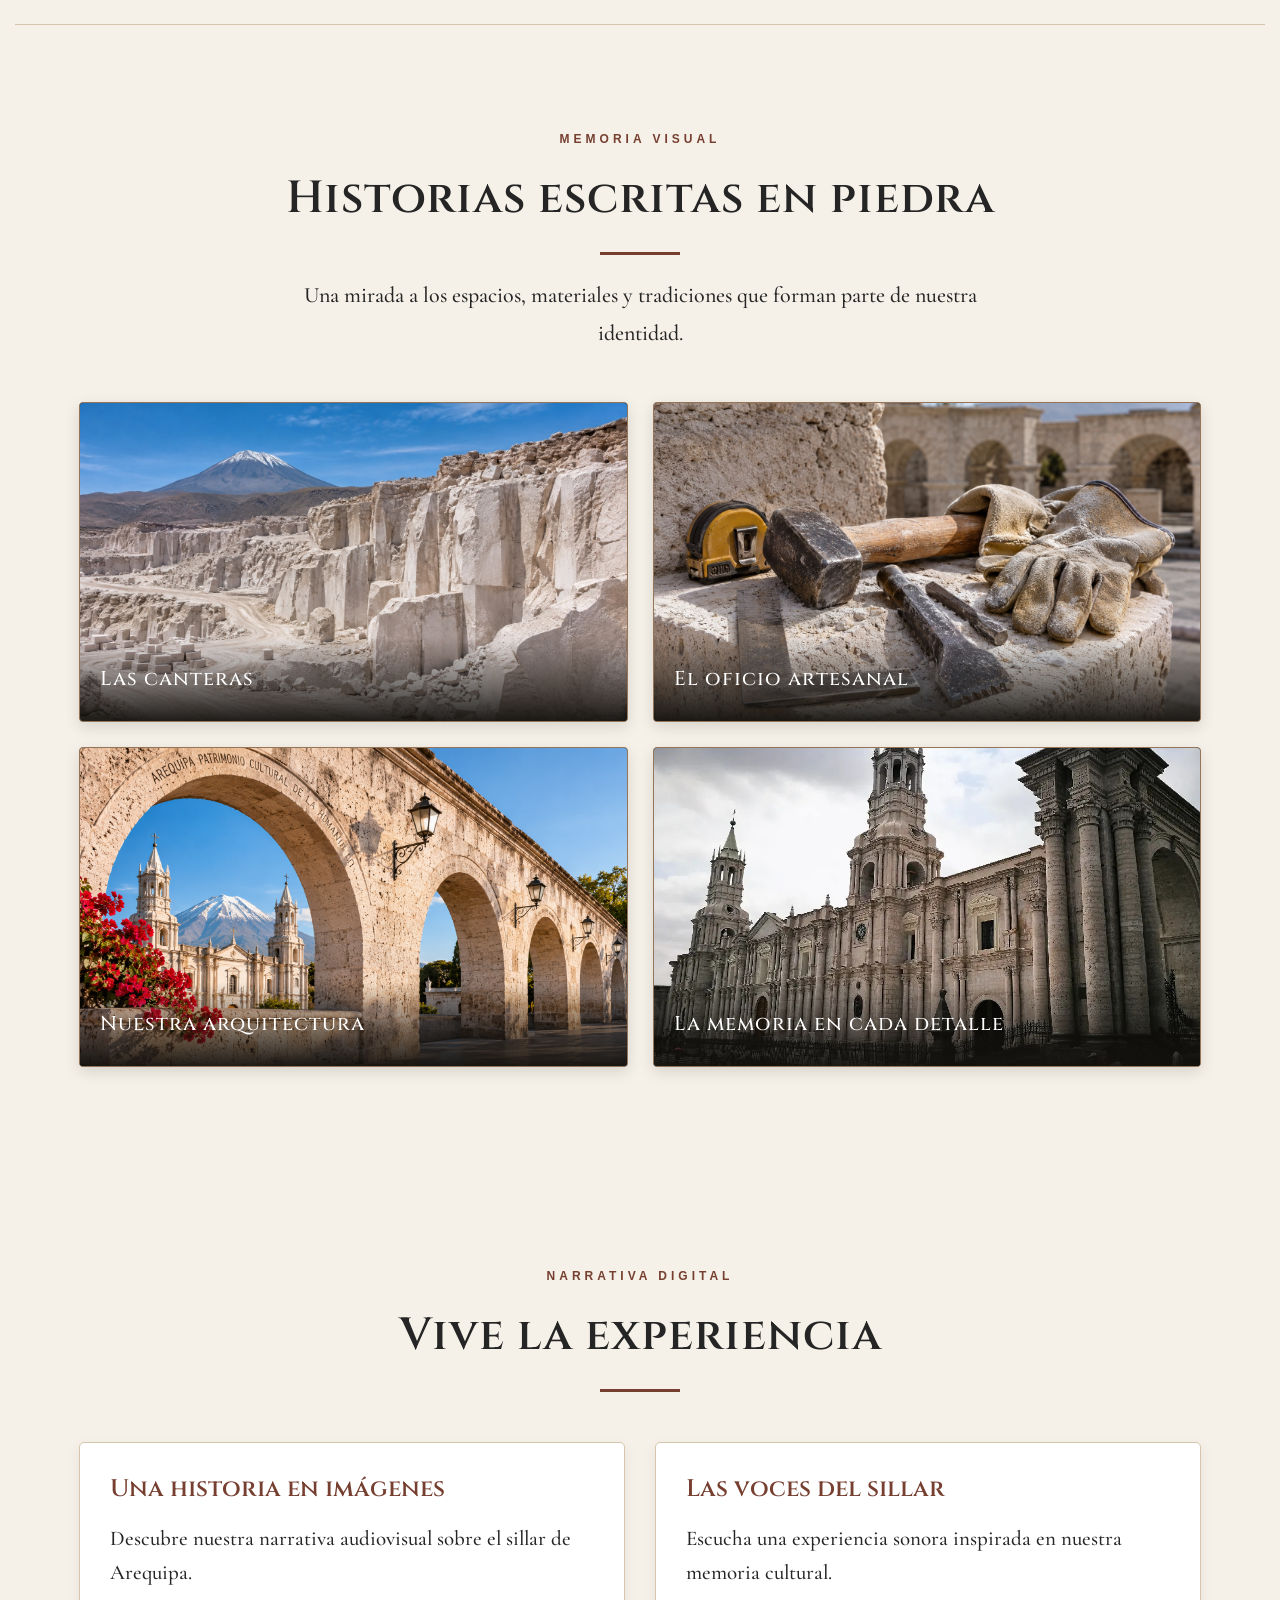
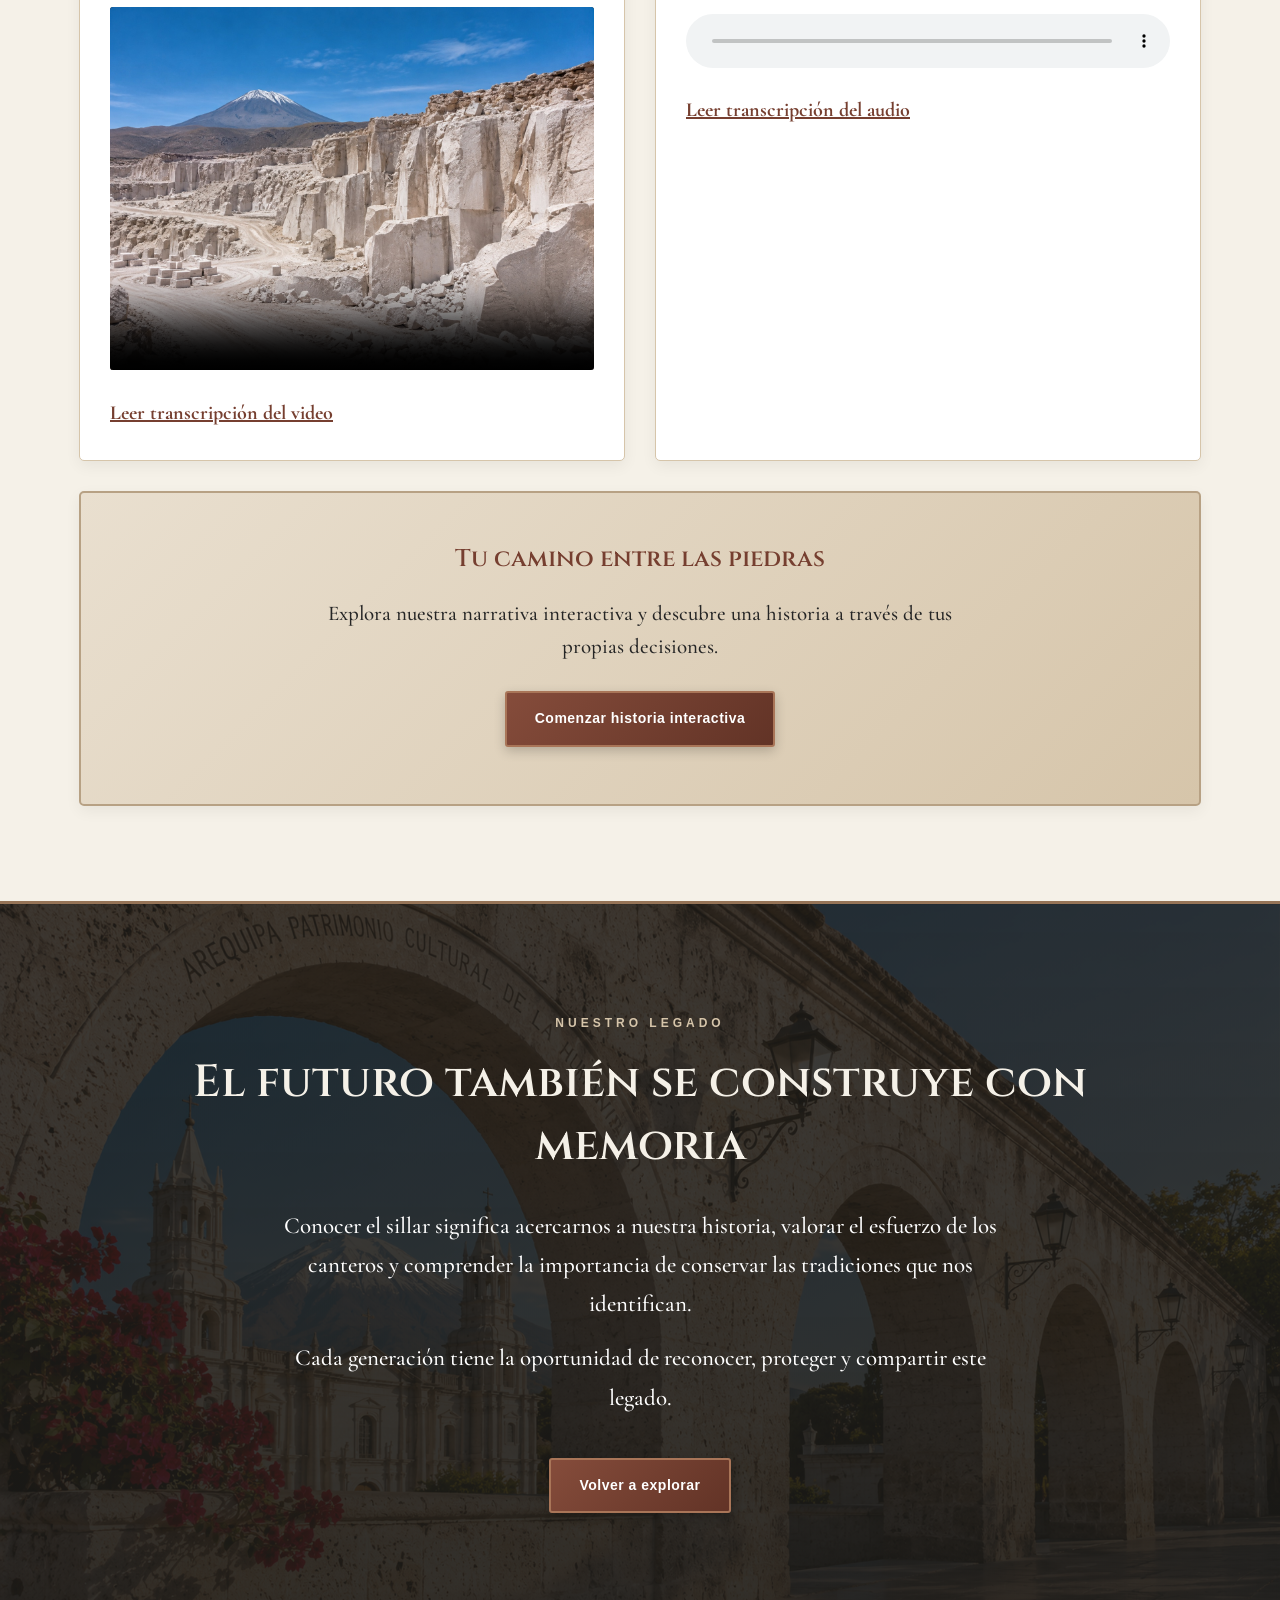
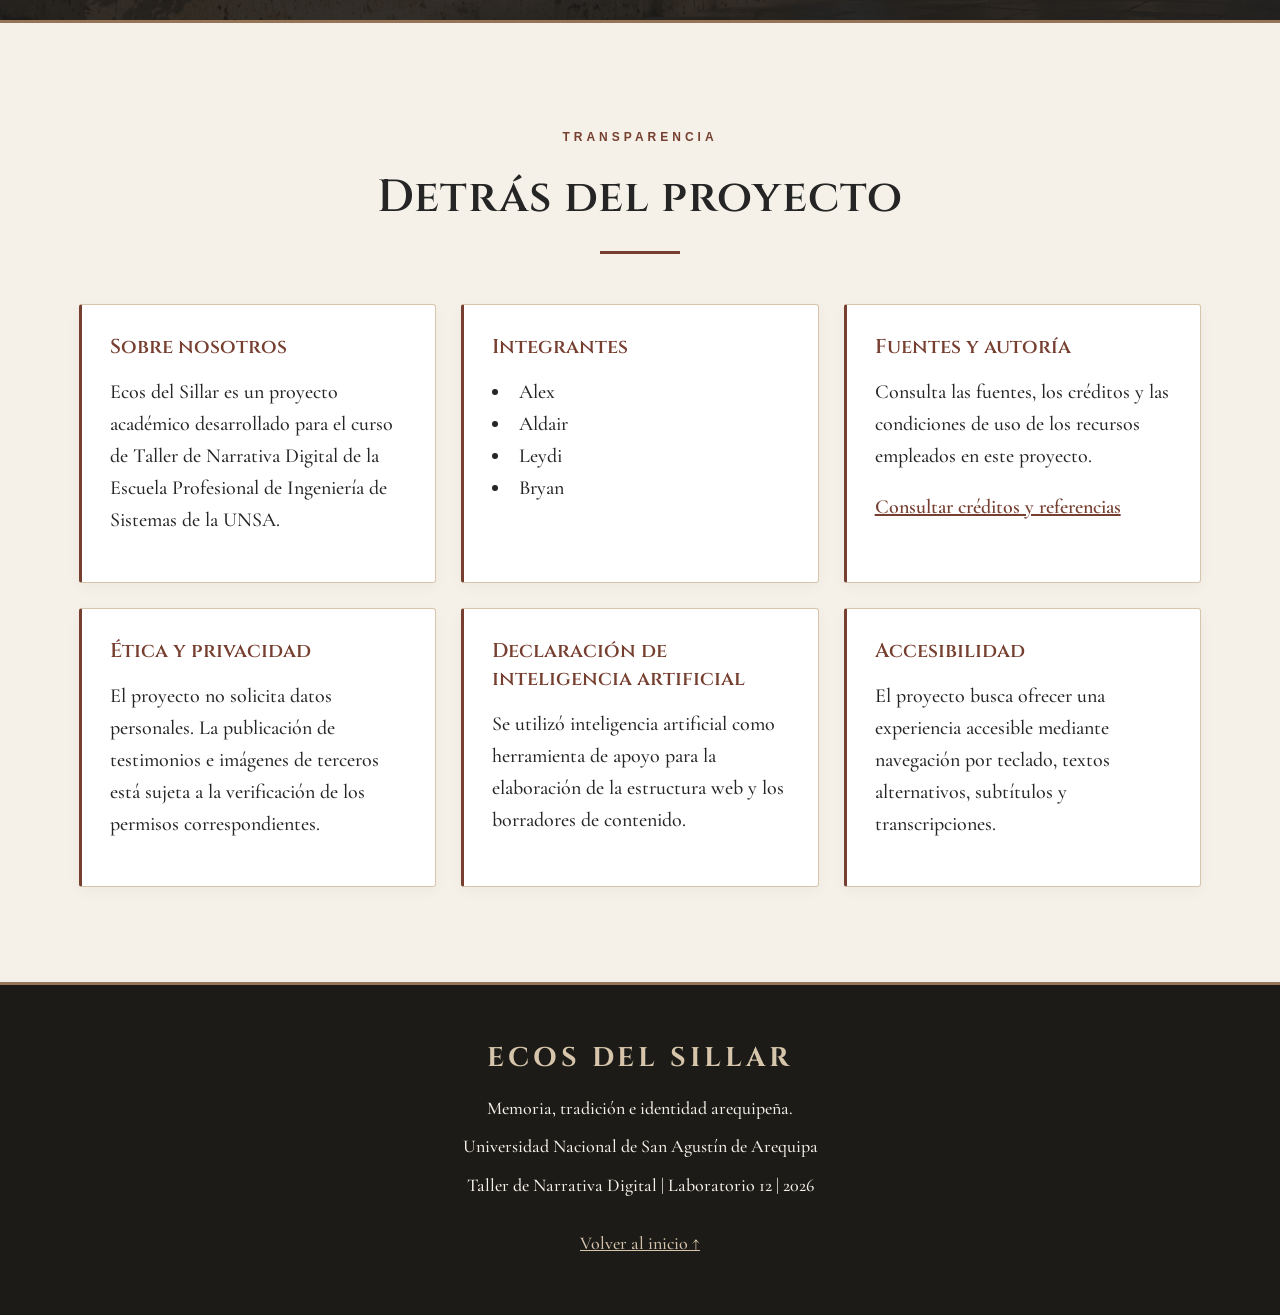
==== commit 20a149d7: "feat: integrar recursos multimedia, imagenes y pagina de creditos" ====
--- a/index.html
+++ b/index.html
@@ -103,7 +103,7 @@
 
                 <div class="contenido-imagen">
                     <img src="img/historia.jpg"
-                        alt="Bloques de sillar en una cantera de Arequipa"
+                        alt="Fotografía histórica de la Plaza de Armas de Arequipa"
                         loading="lazy">
                 </div>
 
@@ -258,7 +258,7 @@
                 </figure>
 
                 <figure>
-                    <img src="img/arquitectura.jpg"
+                    <img src="img/arquitectura.png"
                         alt="Construcción arequipeña elaborada con sillar"
                         loading="lazy">
                     <figcaption>Nuestra arquitectura</figcaption>
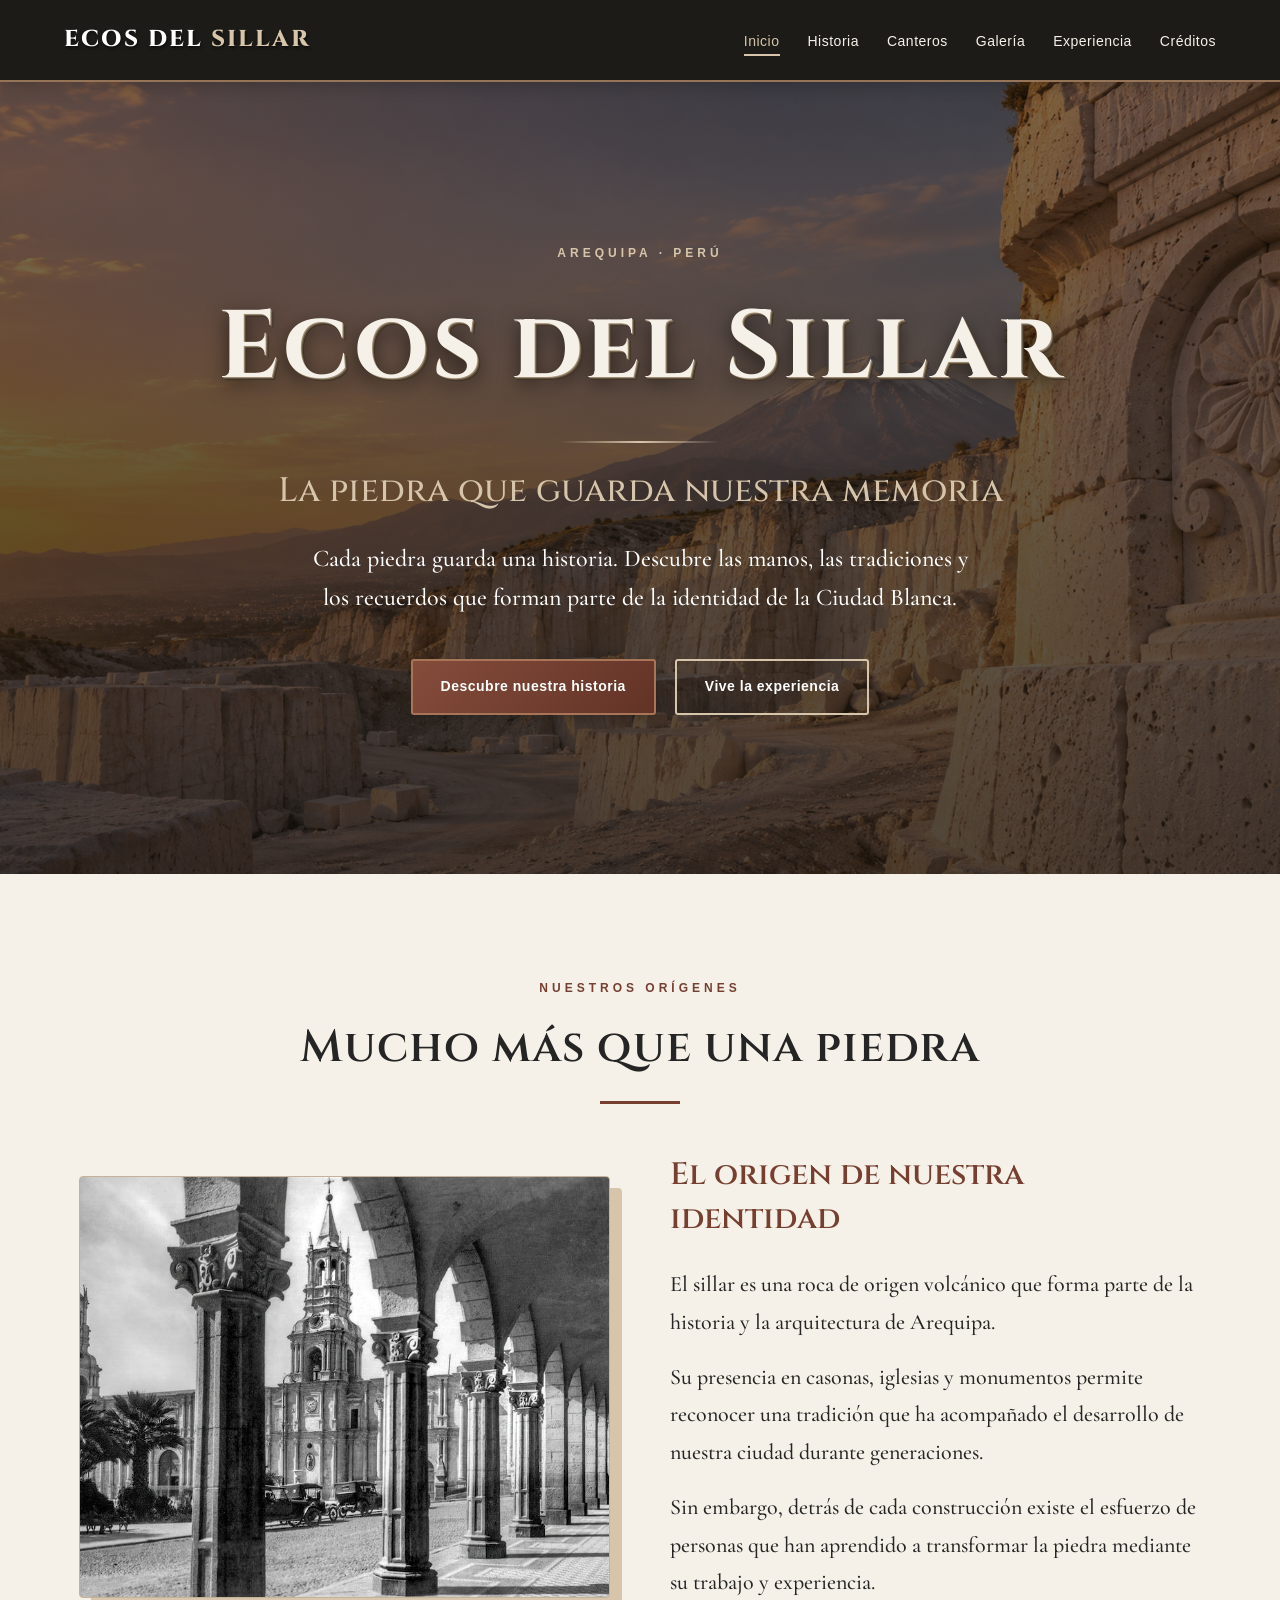
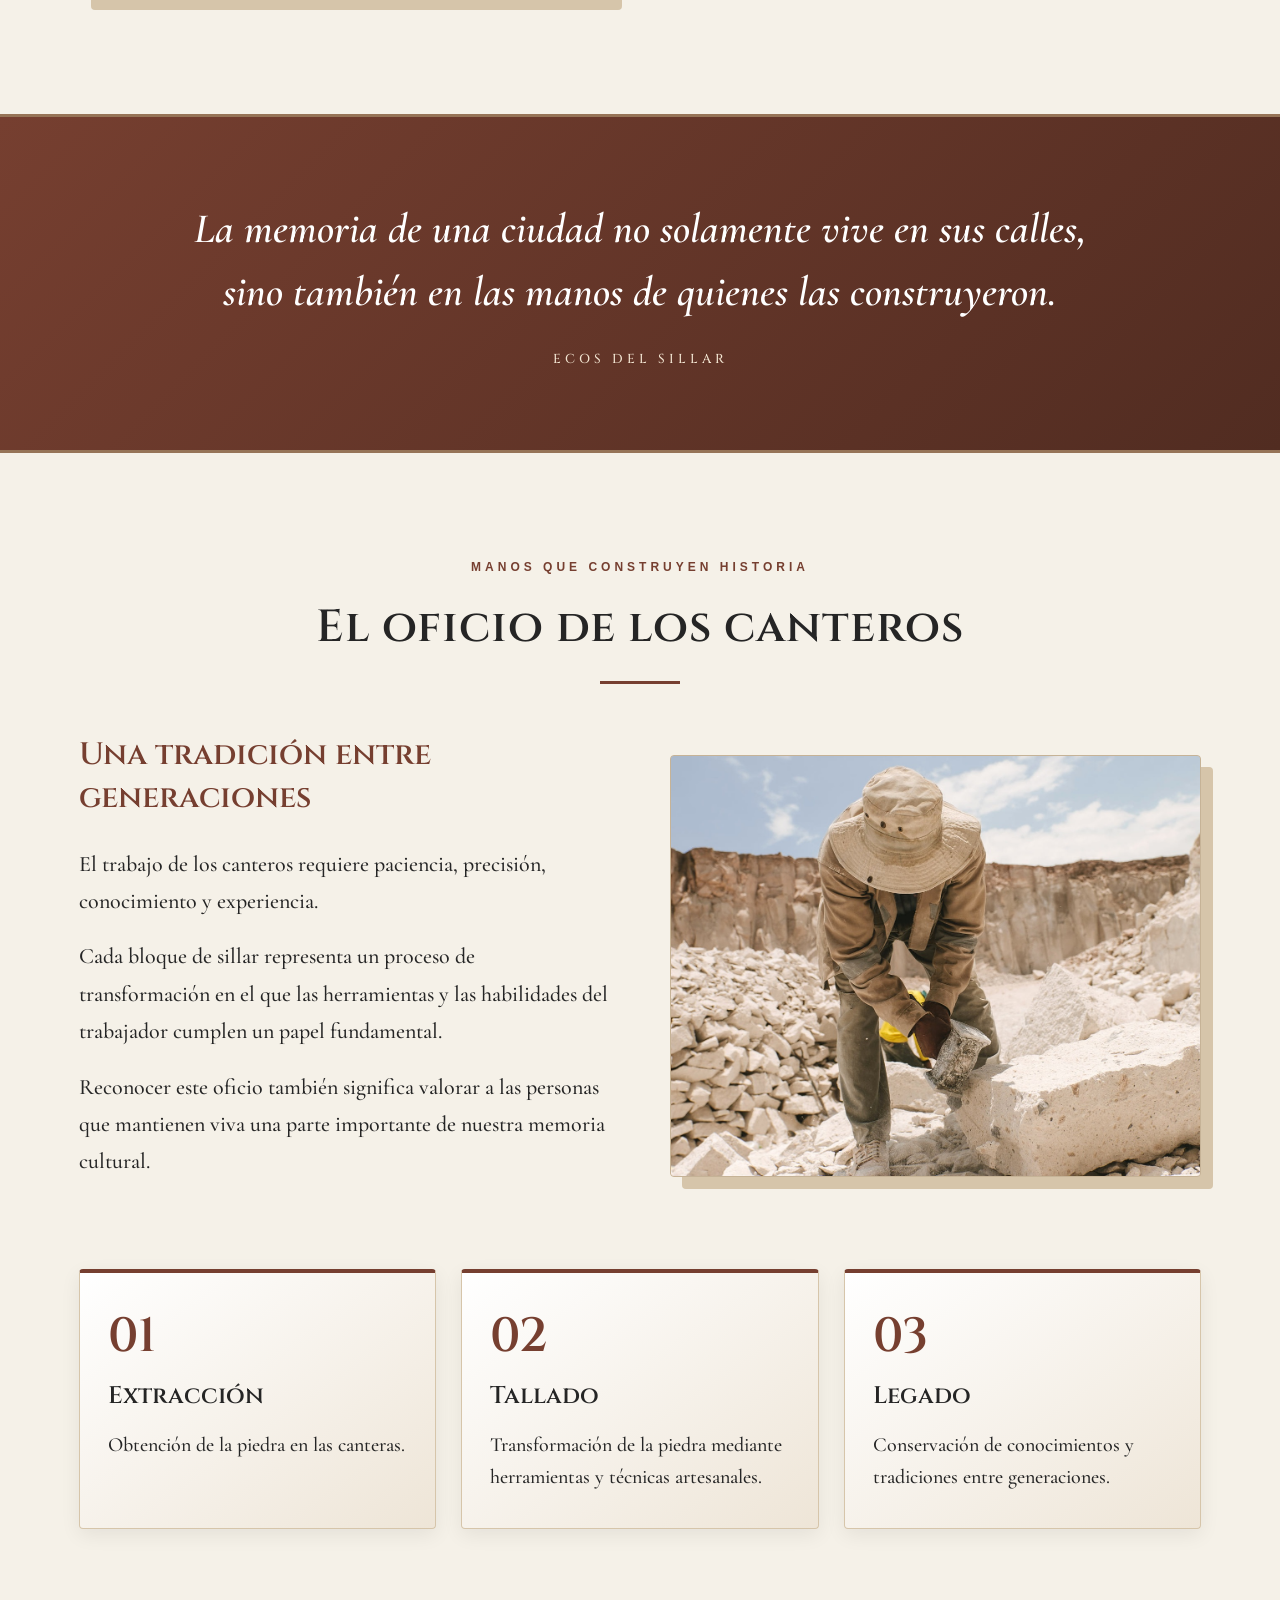
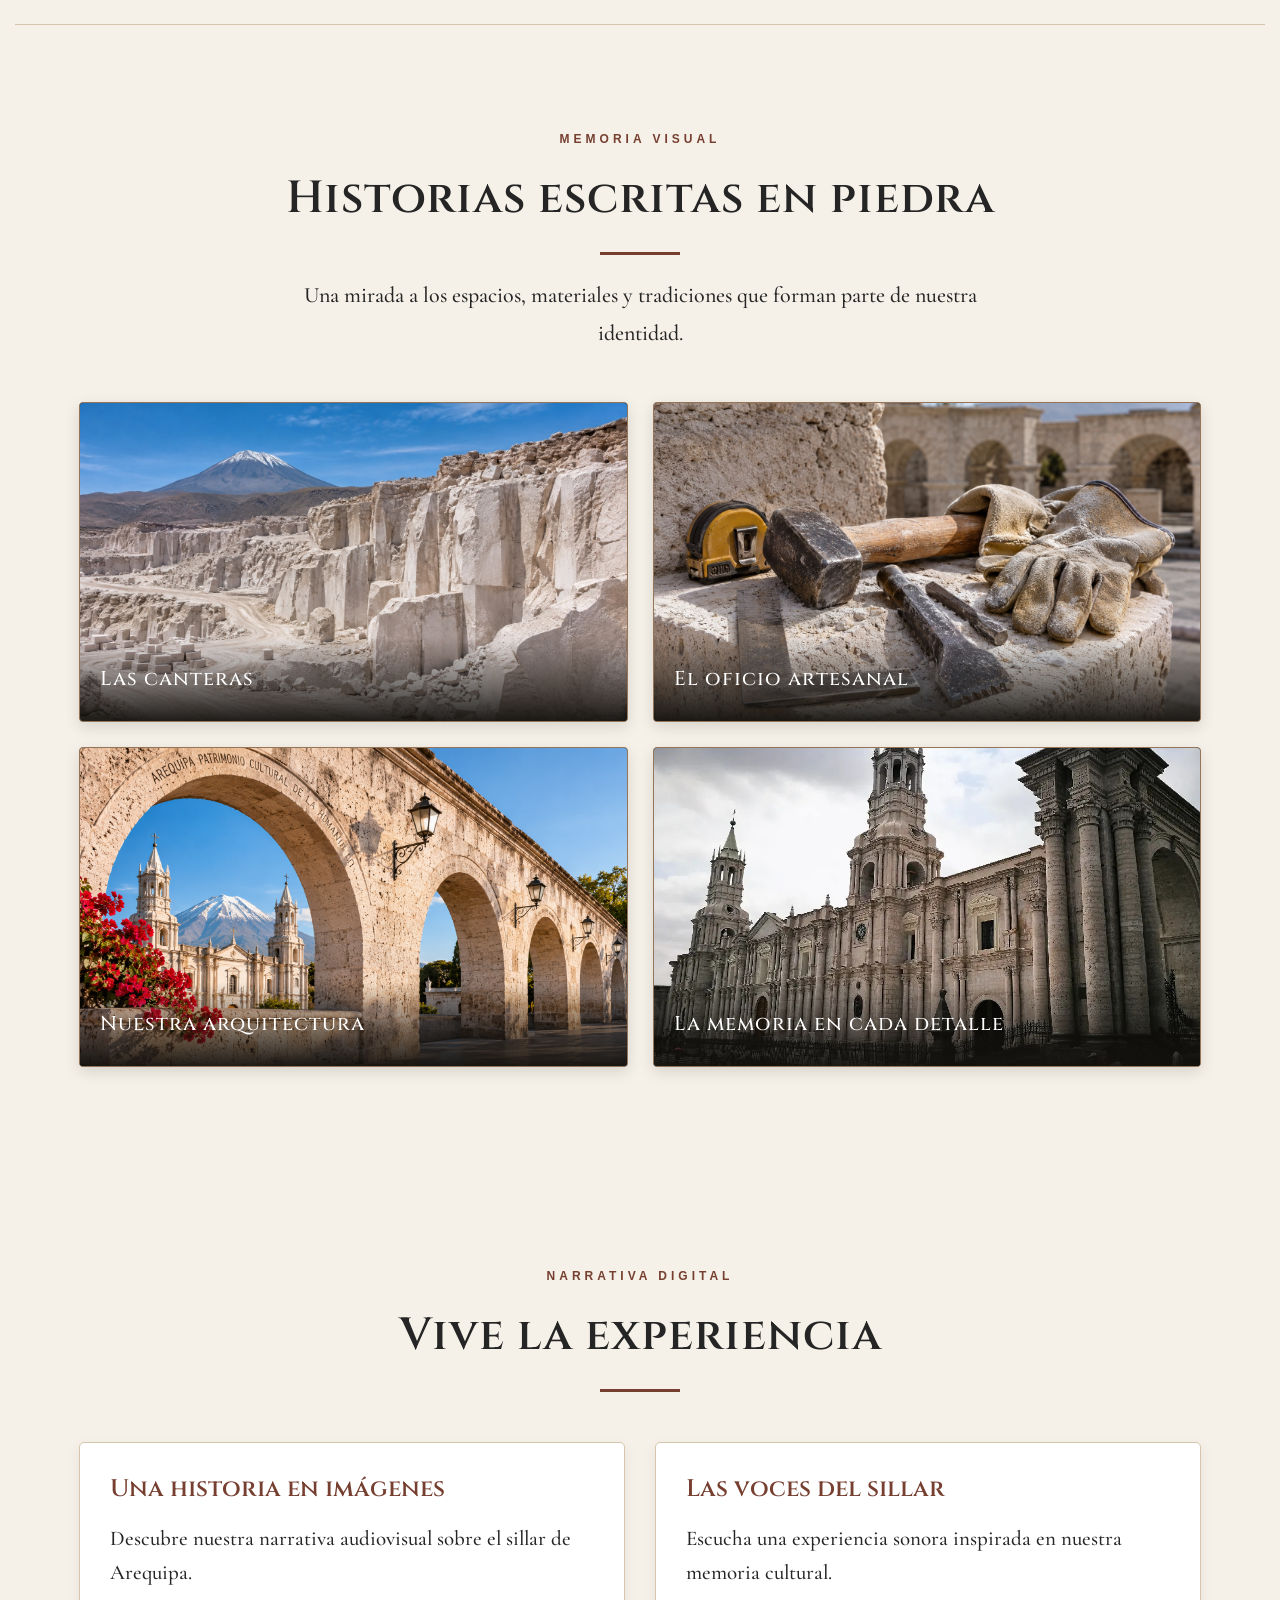
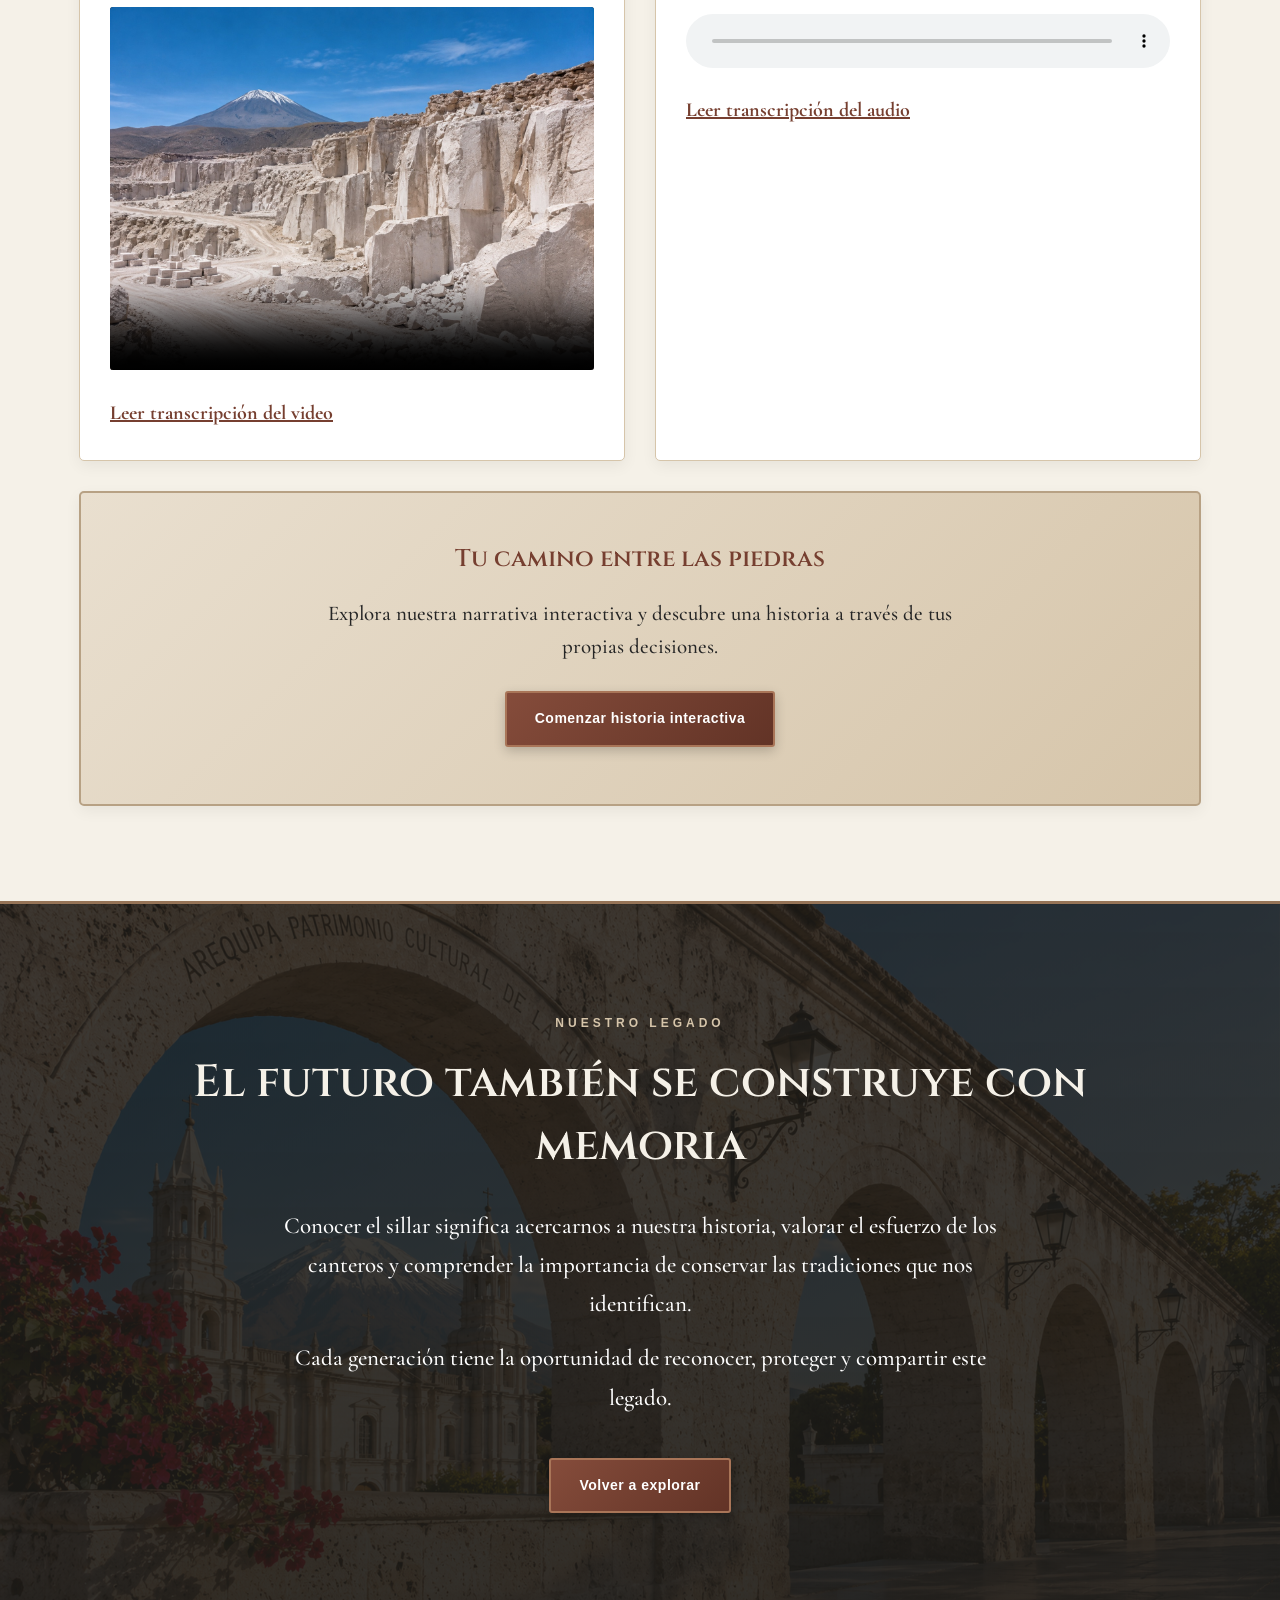
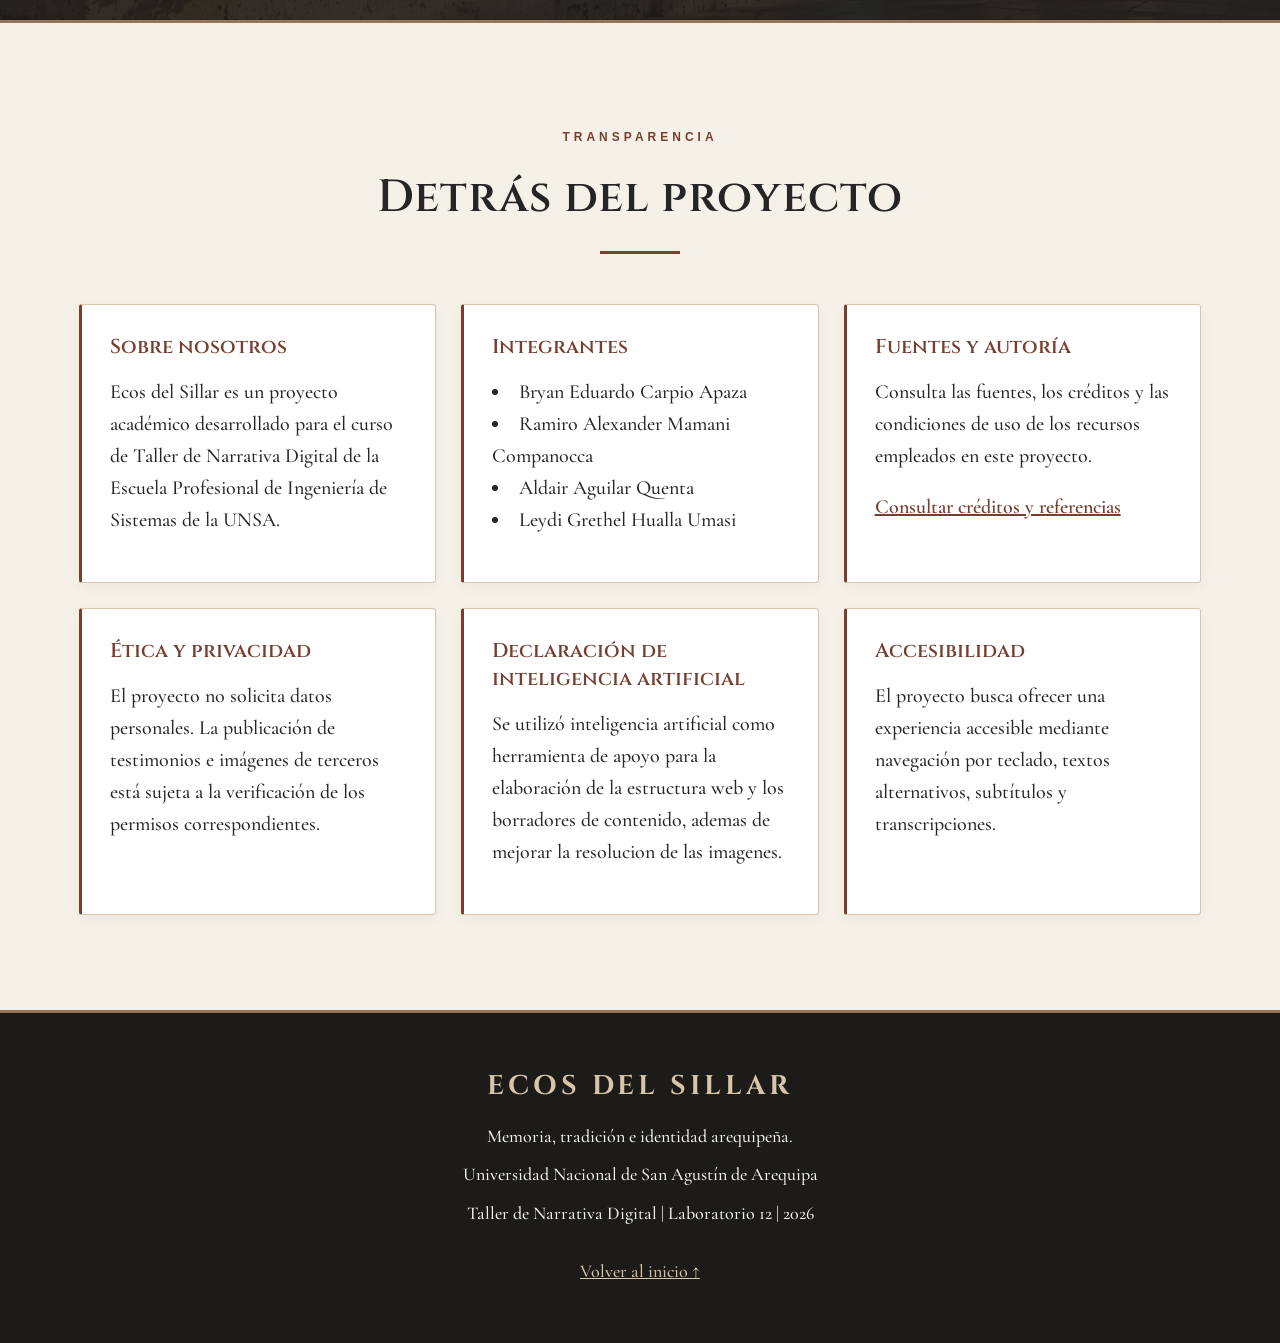
==== commit ee53eb7f: "se modificaron detalle en general se añadio un mejor audio" ====
--- a/index.html
+++ b/index.html
@@ -329,8 +329,8 @@
 
                     <audio controls preload="none">
 
-                        <source src="audio/narracion.mp3"
-                            type="audio/mpeg">
+                        <source src="audio/narracion.wav"
+                            type="audio/wav">
 
                         Tu navegador no admite audios.
 
@@ -414,10 +414,10 @@
                     <h3>Integrantes</h3>
 
                     <ul>
-                        <li>Alex</li>
-                        <li>Aldair</li>
-                        <li>Leydi</li>
-                        <li>Bryan</li>
+                        <li>Bryan Eduardo Carpio Apaza</li>
+                        <li>Ramiro Alexander Mamani Companocca</li>
+                        <li>Aldair Aguilar Quenta </li>
+                        <li>Leydi Grethel Hualla Umasi </li>
                     </ul>
                 </article>
 
@@ -453,7 +453,7 @@
                         Se utilizó inteligencia artificial como
                         herramienta de apoyo para la elaboración
                         de la estructura web y los borradores
-                        de contenido.
+                        de contenido, ademas de mejorar la resolucion de las imagenes.
                     </p>
                 </article>
 
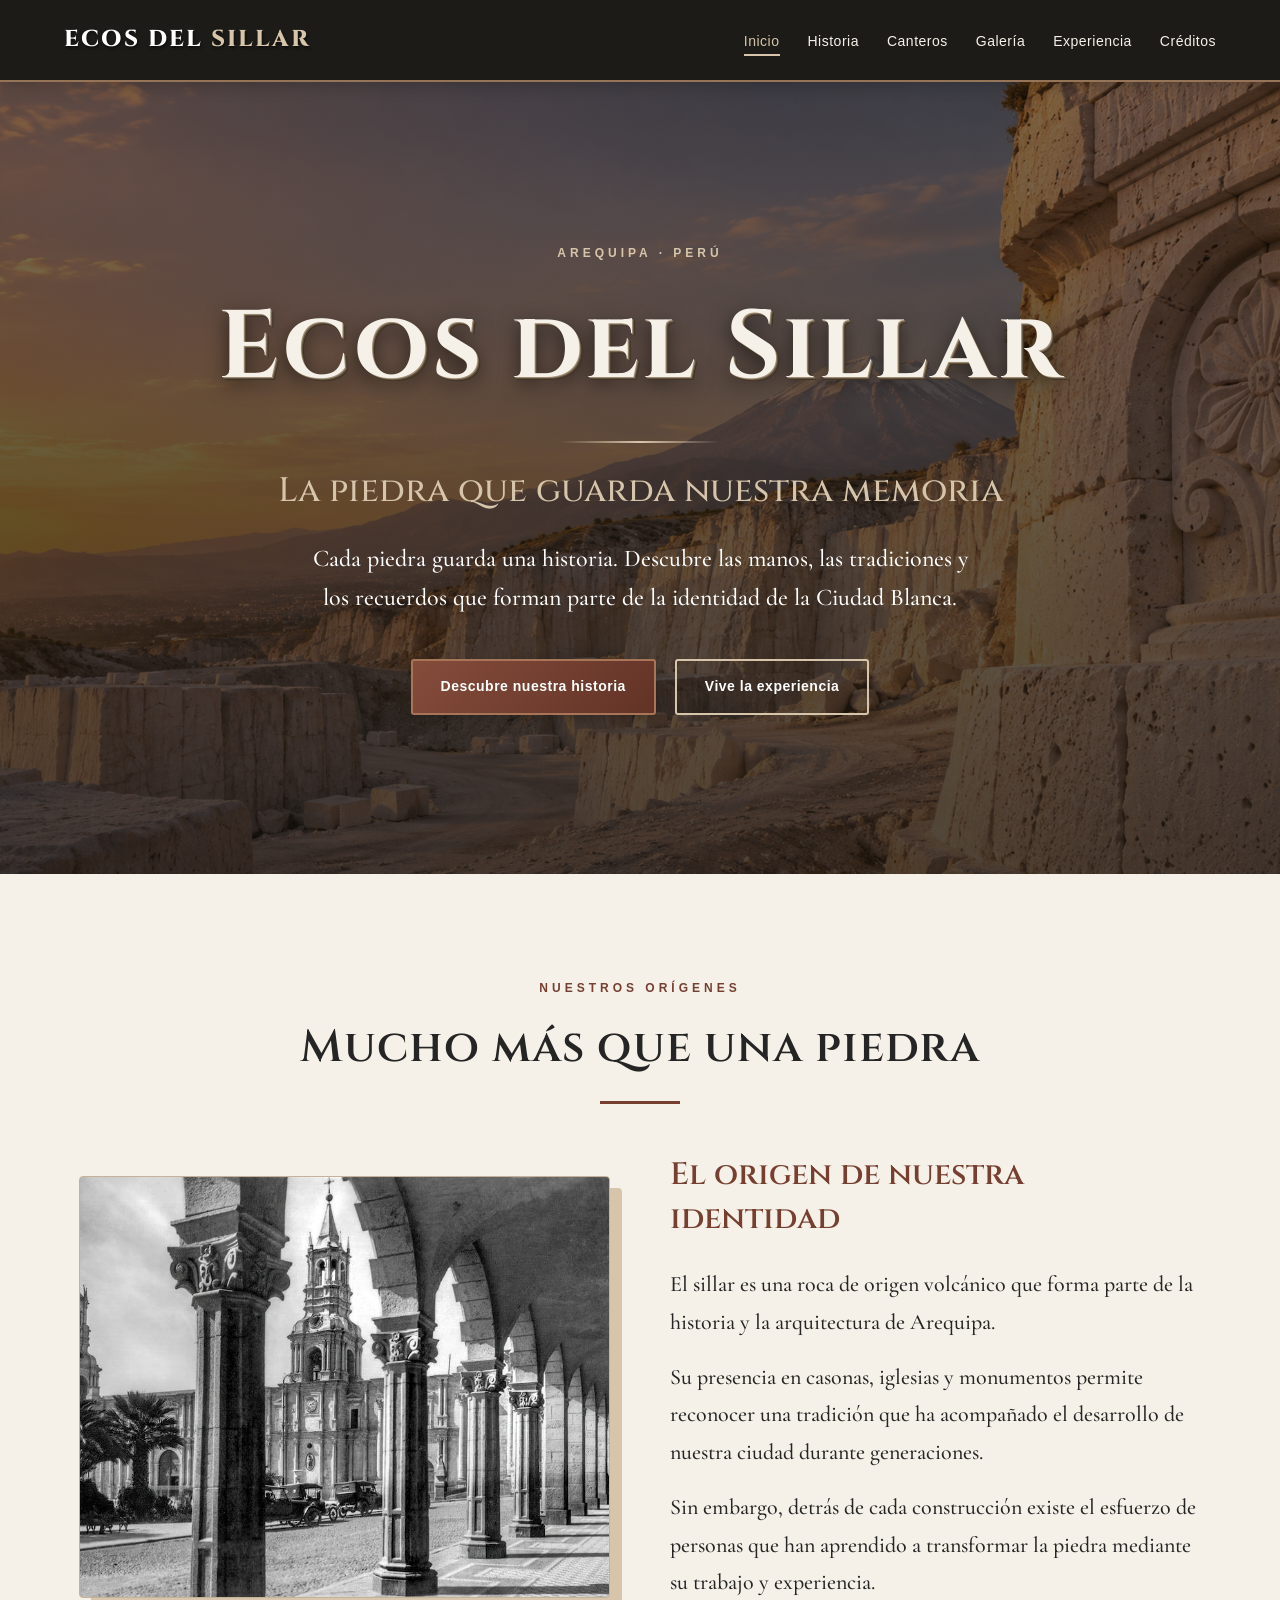
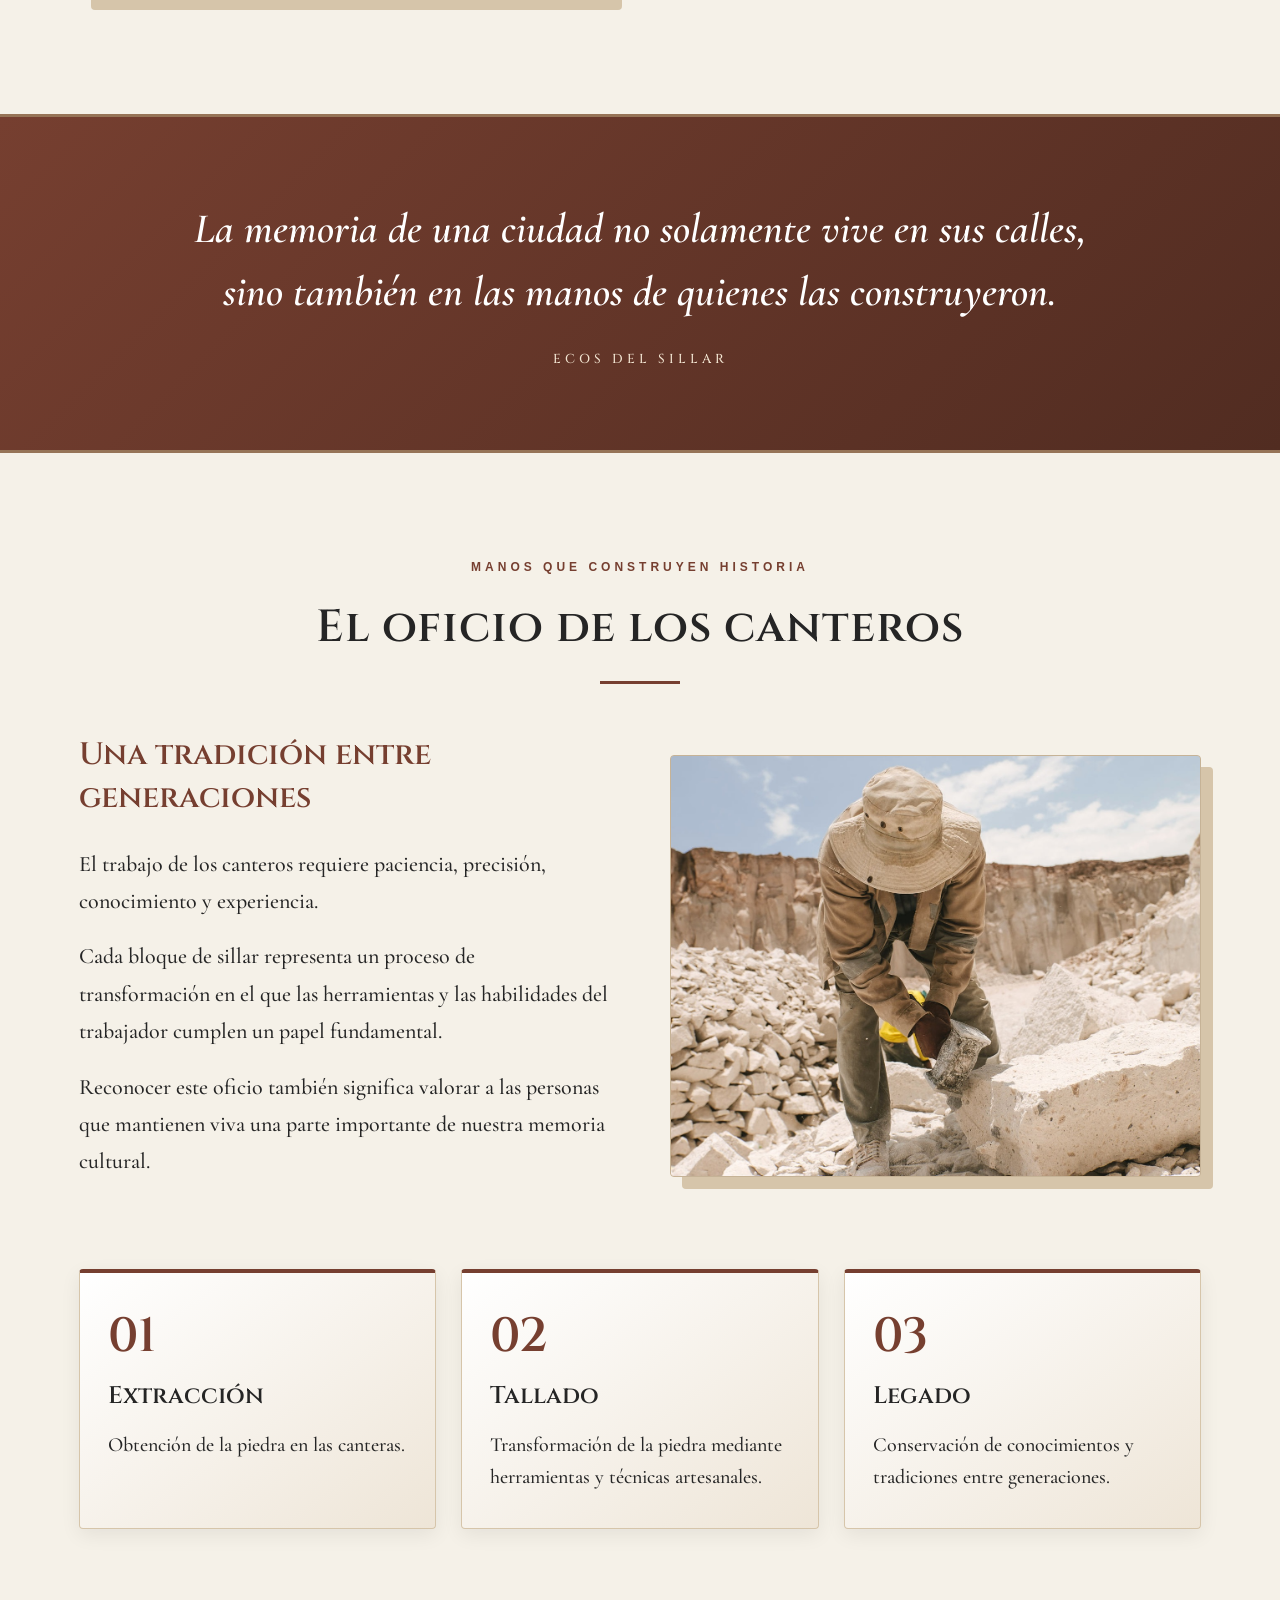
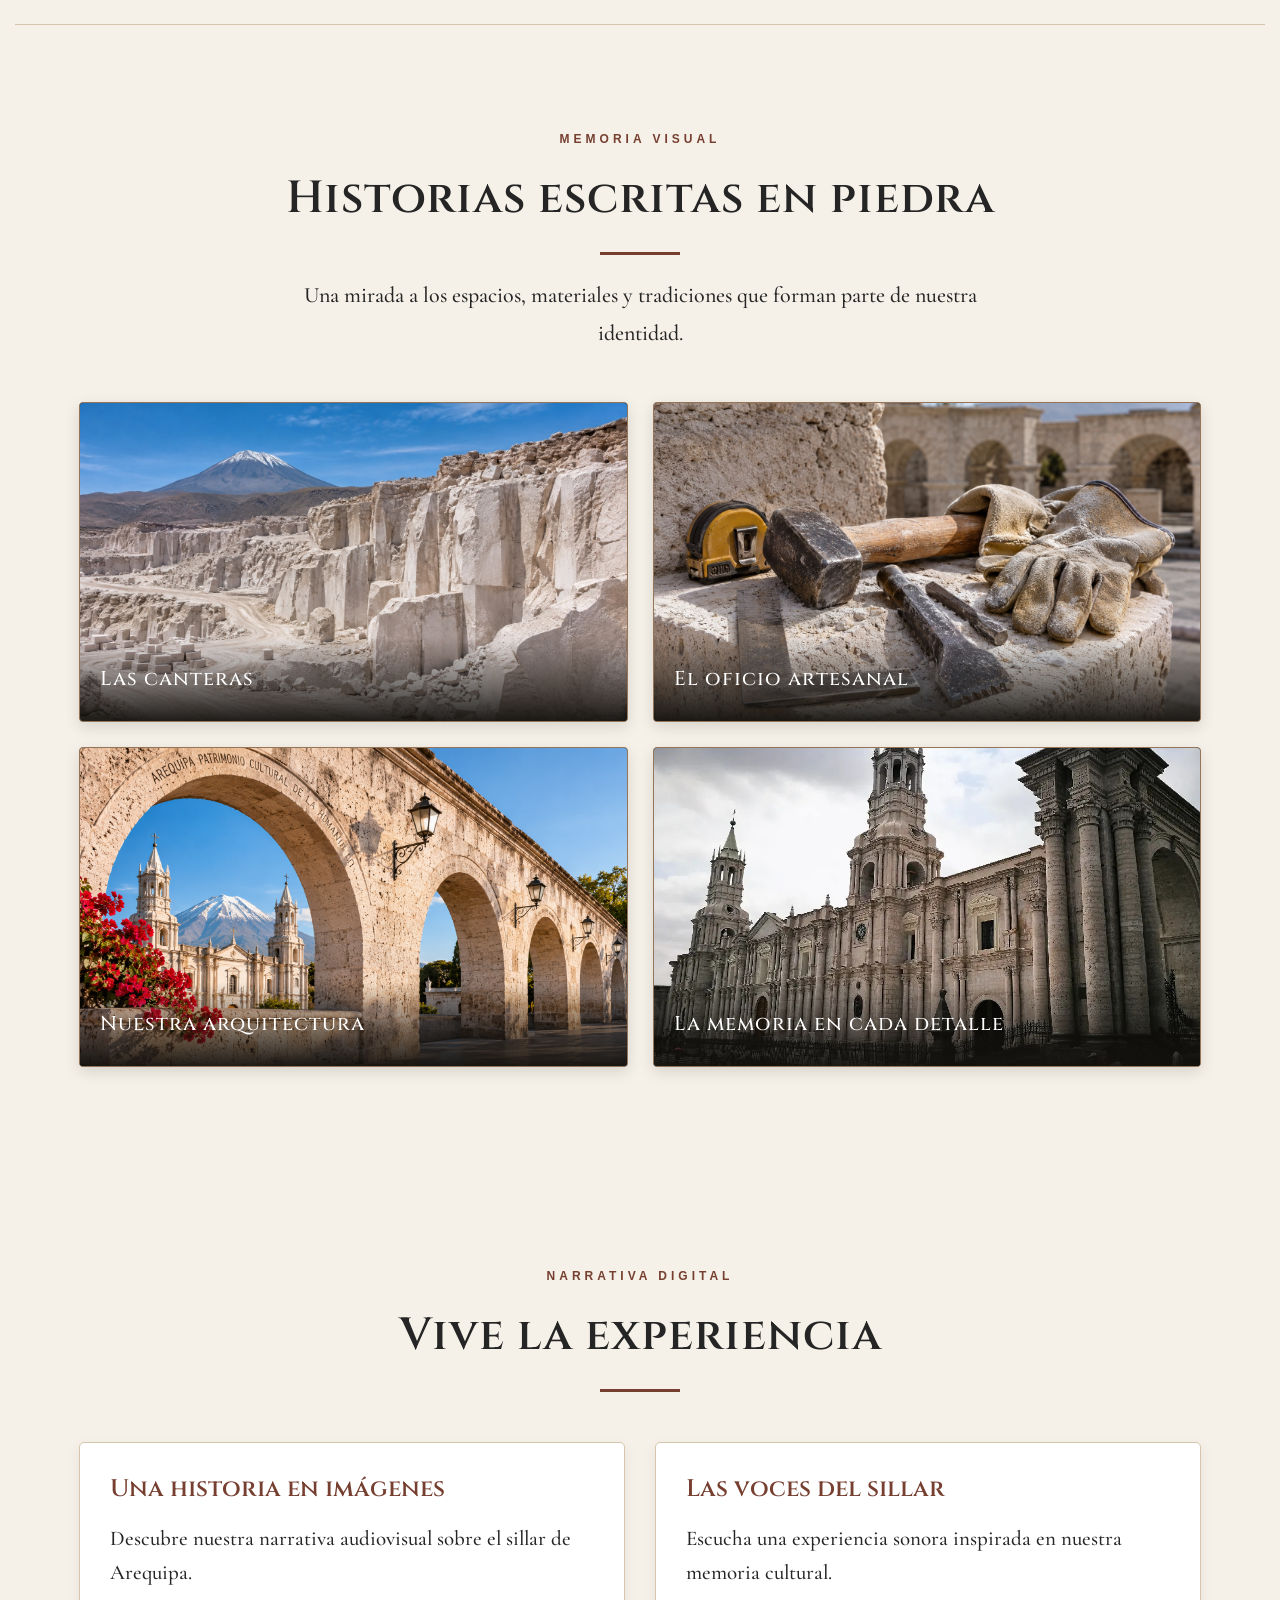
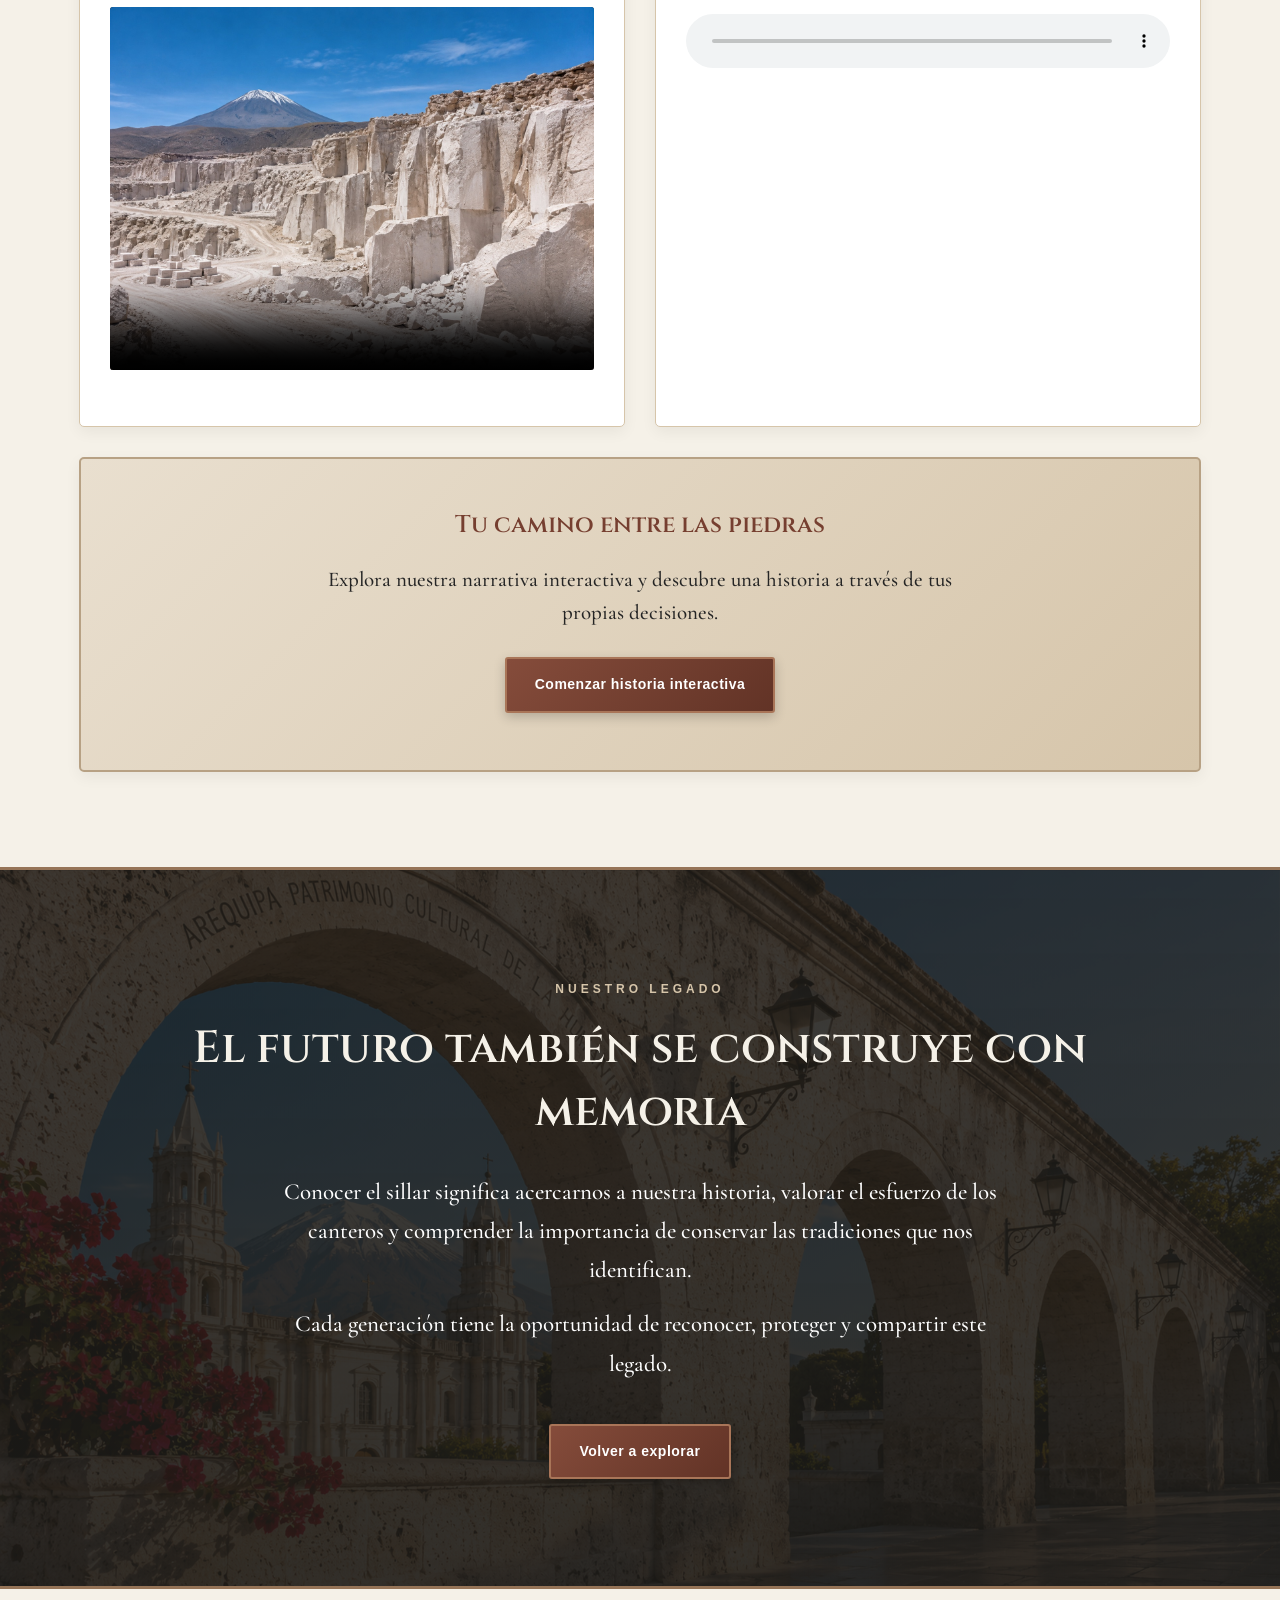
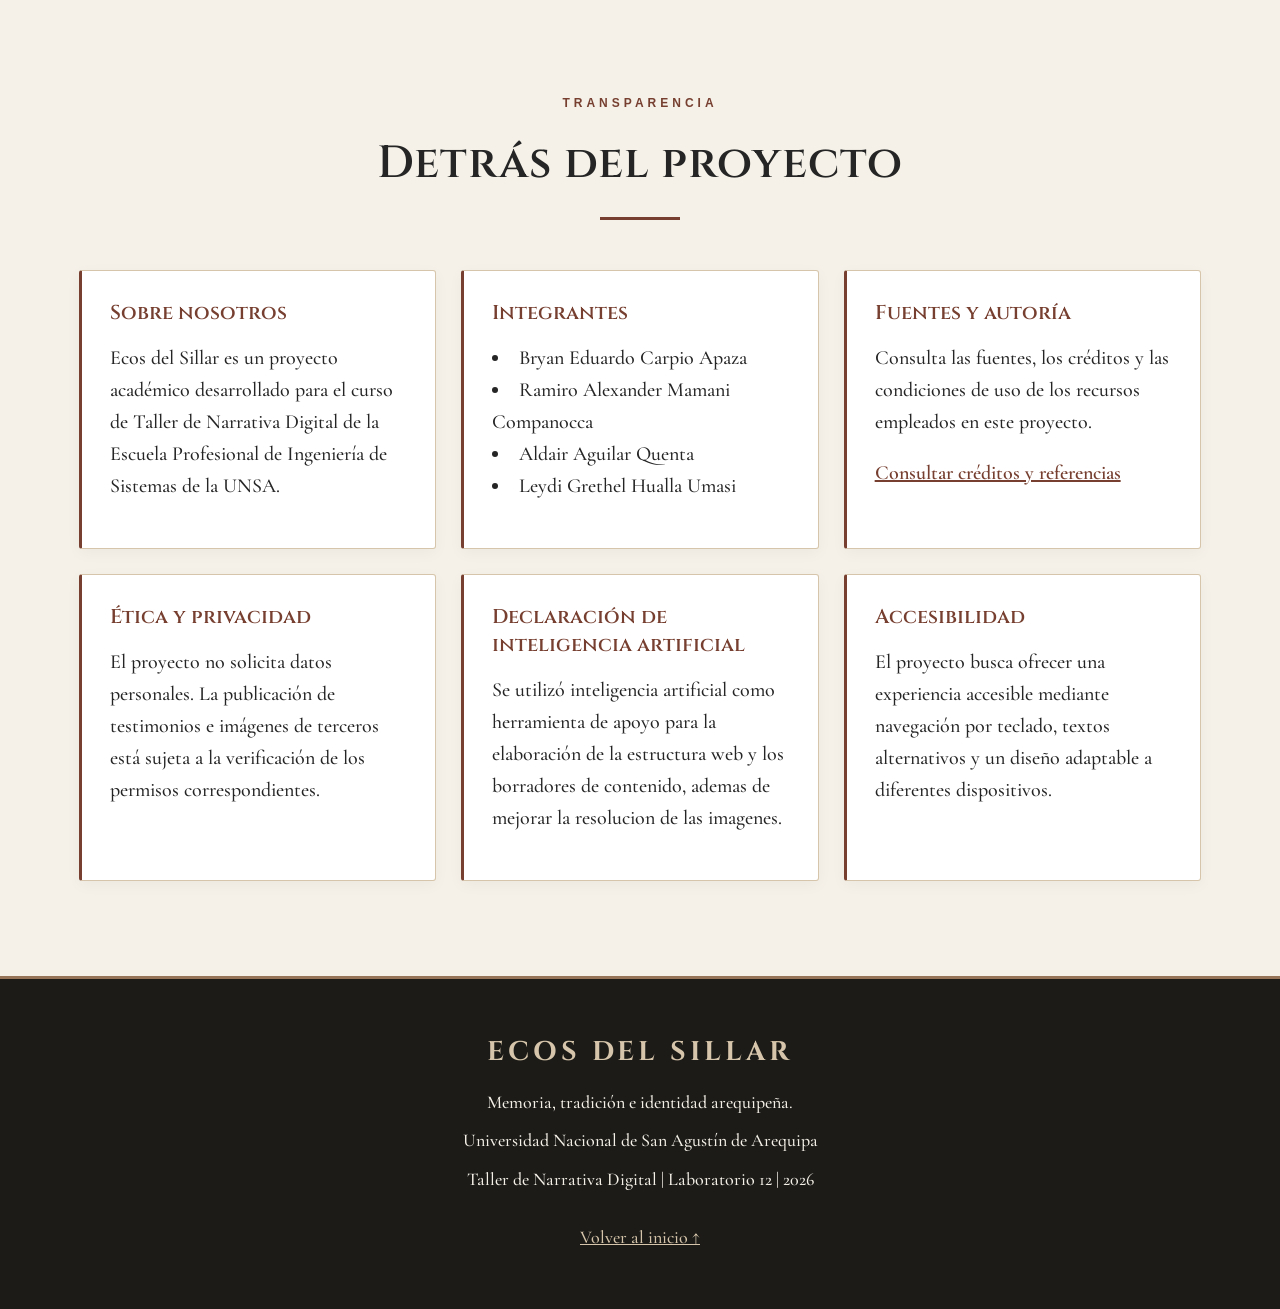
==== commit 4366ac5b: "fix: retirar transcripciones y subtitulos pendientes" ====
--- a/index.html
+++ b/index.html
@@ -301,19 +301,12 @@
                         <source src="video/documental.mp4"
                             type="video/mp4">
 
-                        <track src="video/subtitulos.vtt"
-                            kind="captions"
-                            srclang="es"
-                            label="Español"
-                            default>
+                        
 
                         Tu navegador no admite videos.
 
                     </video>
 
-                    <a href="documentos/transcripcion-video.txt">
-                        Leer transcripción del video
-                    </a>
 
                 </article>
 
@@ -336,9 +329,7 @@
 
                     </audio>
 
-                    <a href="documentos/transcripcion-audio.txt">
-                        Leer transcripción del audio
-                    </a>
+                    
 
                 </article>
 
@@ -463,8 +454,8 @@
                     <p>
                         El proyecto busca ofrecer una experiencia
                         accesible mediante navegación por teclado,
-                        textos alternativos, subtítulos y
-                        transcripciones.
+                        textos alternativos y un diseño adaptable
+                        a diferentes dispositivos.
                     </p>
                 </article>
 
